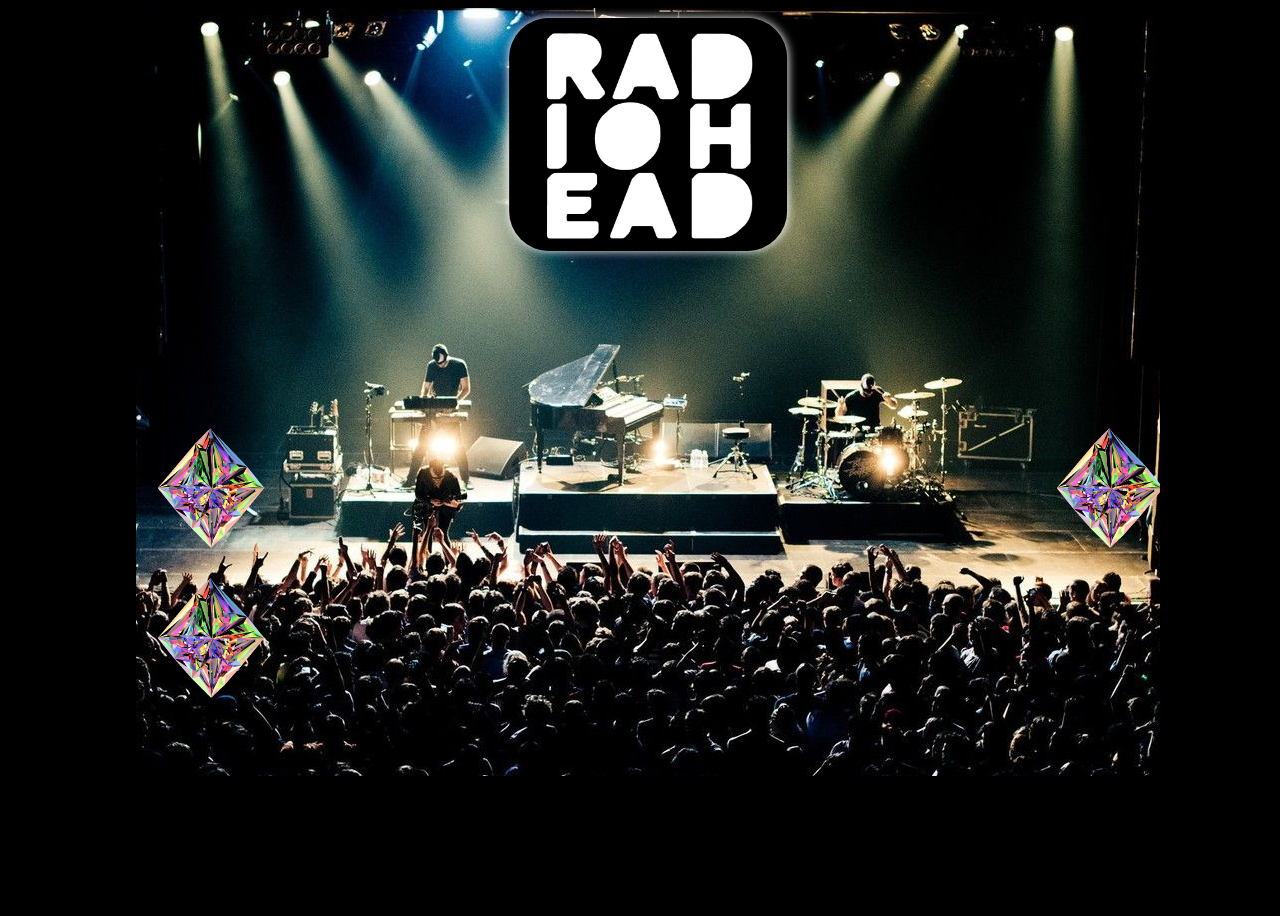
==== main.html @ 2b9ebcdf "First upload" ====
<!DOCTYPE html>
<html lang="en">
<head>
    <meta charset="UTF-8">
    <meta http-equiv="X-UA-Compatible" content="IE=edge">
    <meta name="viewport" content="width=device-width, initial-scale=1.0">
    <title>Main</title>
    <link rel="stylesheet" href="css/main.css">
</head>
<body>
    <div class="main-content-div">
        <div id="img-wrapper">
            <img src="images/radiohead-logo-black.jpg" alt="Radiohead logoen">
        </div>
        <input type="checkbox" id="backstage-div">
        <label for="backstage-div" id="backstage-div"><img class="hidden-button-gif" src="images/hidden-button-gif.gif" alt=""></label>
        <div id="hidden-backstage" class="hidden-element">      
            <div id="backstage-content">
                <h1 id="about-members">Om medlemmene</h1>

                <h2>Vokalist</h2>
                <h3>Thom Yorke</h3> <br>
                
                <h2>Gitar<h2>
                <h3>Jonny Greenwood</h3>
                <h3>Ed O'Brien</h3> <br>

                <h2>Bass og trommer</h2>
                <h3>Collin Greenwood</h3>
                <h3>Phil Selway</h3> <br>
            </div> 
        </div>
        
        <input type="checkbox" id="scene-div">
        <label for="scene-div" id="scene-div"><img class="hidden-button-gif" src="images/hidden-button-gif.gif" alt=""></label>
        <div id="hidden-scene" class="hidden-element">
            <iframe width="800" height="600" src="https://www.youtube.com/embed/NXy5xdwJaIY" title="YouTube video player" frameborder="0" allow="accelerometer; autoplay; clipboard-write; encrypted-media; gyroscope; picture-in-picture"></iframe>
        </div>

        <input type="checkbox" id="crowd-div">
        <label for="crowd-div" id="crowd-div"><img class="hidden-button-gif" src="images/hidden-button-gif.gif" alt=""></label>
        <div id="hidden-crowd" class="hidden-element">
            <div id="crowd-content">
                <ul>Noen av Radiohead sine mest populære album</ul> 
                <li>The Bends, Utgitt: 1995 <br><iframe src="https://open.spotify.com/embed/album/35UJLpClj5EDrhpNIi4DFg" width="100%" height="80" frameBorder="0" allowtransparency="true" allow="encrypted-media"></iframe></li>    
                <li>OK Computer, Utgitt: 1997 <br><iframe src="https://open.spotify.com/embed/album/6dVIqQ8qmQ5GBnJ9shOYGE" width="100%" height="80" frameBorder="0" allowtransparency="true" allow="encrypted-media"></iframe></li>
                <li>Kid A, Utgitt: 2000 <br><iframe src="https://open.spotify.com/embed/album/6GjwtEZcfenmOf6l18N7T7" width="100%" height="80" frameBorder="0" allowtransparency="true" allow="encrypted-media"></iframe></li>
                <li>In Rainbows, Utgitt: 2007 <br><iframe src="https://open.spotify.com/embed/album/5vkqYmiPBYLaalcmjujWxK" width="100%" height="80" frameBorder="0" allowtransparency="true" allow="encrypted-media"></iframe> </li>
                
            </div>
        </div>
    </div>

    <div id="timeline">

    </div>
    <!--
        [x]Fikse om oss bilde skit i index, bruke div med tekst i stedet for bilde. text hørestilt. Fikse css.
        

        To do:
        Timeline
            -5 px linje i midten, med noe style (shadows are are cool u kno)
                - Prøve å style horisontale linjer ut med css?
                    -w3schools timeline
        Info for backstage og crowd,
        Spotify API
            -iframes, le google
        Fikse hover, finnes det noe bedre?


    -->
</body>
</html>
---- css/main.css ----
@import url('https://fonts.googleapis.com/css2?family=Libre+Franklin&display=swap');

body {
    display:flex;
    justify-content: center;
    position: relative;
    background-color: rgb(0, 0, 0);
    width: 100vw;
    height: 100vh;

    background-repeat: no-repeat;
}

.main-content-div {
    display:flex;
    flex-direction: row;
    width: 1024px;
    height: 768px;
    position: relative;
    justify-content: center;
    background-image: url(/images/main-bg.jpg);
    background-repeat: no-repeat;
    background-position: center;
    border-radius: 20px;
    overflow: hidden;

}
#img-wrapper {
    padding-top: 10px;
    left: 50%;
    top: 0;
}

#img-wrapper > img {
    display: flex;
    border-radius: 40px;
    transform: translateX(-50%);
    width: 60%;
    box-shadow: 0 0 10px white;
}

.main-content-div >*{
    position: absolute;
}

.hidden-element {
    display: none;
}

#backstage-div {
right: 40px;
top: 410px;
width: 80px;
height: 140px;
}

#backstage-div:checked+label+#hidden-backstage {
    display: flex;
    z-index: 3;
    animation-name: backstage-animation;
    animation-duration: 1s;
    animation-iteration-count: 1;
    animation-fill-mode: forwards;
}

#backstage-content+ul{
    display: block;
    list-style-type: none;
    margin: 5px;
    padding: 5px;
}

#scene-div {
    left: 5px;
    width: 80px;
    height: 140px;
    top: 410px;
}

.hidden-button-gif {
    width: 140px;
}

#scene-div:checked+label+#hidden-scene {
    display: flex;
    z-index: 3;
    animation-name: scene-animation;
    animation-duration: 1s;
    animation-iteration-count: 1;
    animation-fill-mode: forwards;
}

#crowd-div {

    top: 560px;
    width: 80px;
    height: 140px;
    left: 5px;
}

#crowd-div:checked+label+#hidden-crowd {
    display: flex;
    z-index: 3;
    animation-name: crowd-animation;
    animation-duration: 1s;
    animation-iteration-count: 1;
    animation-fill-mode: forwards;
}

.hidden-element {
    position: absolute;
    left:50%;
    top:50%;
    transform: translateX(-50%)translateY(-50%);
    width: 800px;
    height: 600px;
    background-color: #626262ef;
    box-shadow: black 0 0 10px;
    border-radius: 20px;
    border: solid black 1px;
}

iframe {
    border-radius: 20px;
}
input {
    display: none;
}

@keyframes scene-animation {
    from{
        top: -600px;
    }
    to {
        left:50%;
        top:50%;
        transform: translateX(-50%)translateY(-50%);
    }
}

@keyframes backstage-animation {
    from{
        left: 1824px;
    }
    to {
        left:50%;
        top:50%;
        transform: translateX(-50%)translateY(-50%);
    }
}

@keyframes crowd-animation {
    from{
        left: -800px;
    }
    to {
        left:50%;
        top:50%;
        transform: translateX(-50%)translateY(-50%);
    }
}

#crowd-content {
    margin: 0 25px;
    color: white;
    font-family: 'Libre Franklin', sans-serif, 'Franklin Gothic Medium';
}

#crowd-content ul {
    font-size: 30px;
}

#crowd-content li {
    padding-bottom: 20px;
}

#hidden-crowd {
    justify-content: center;
}
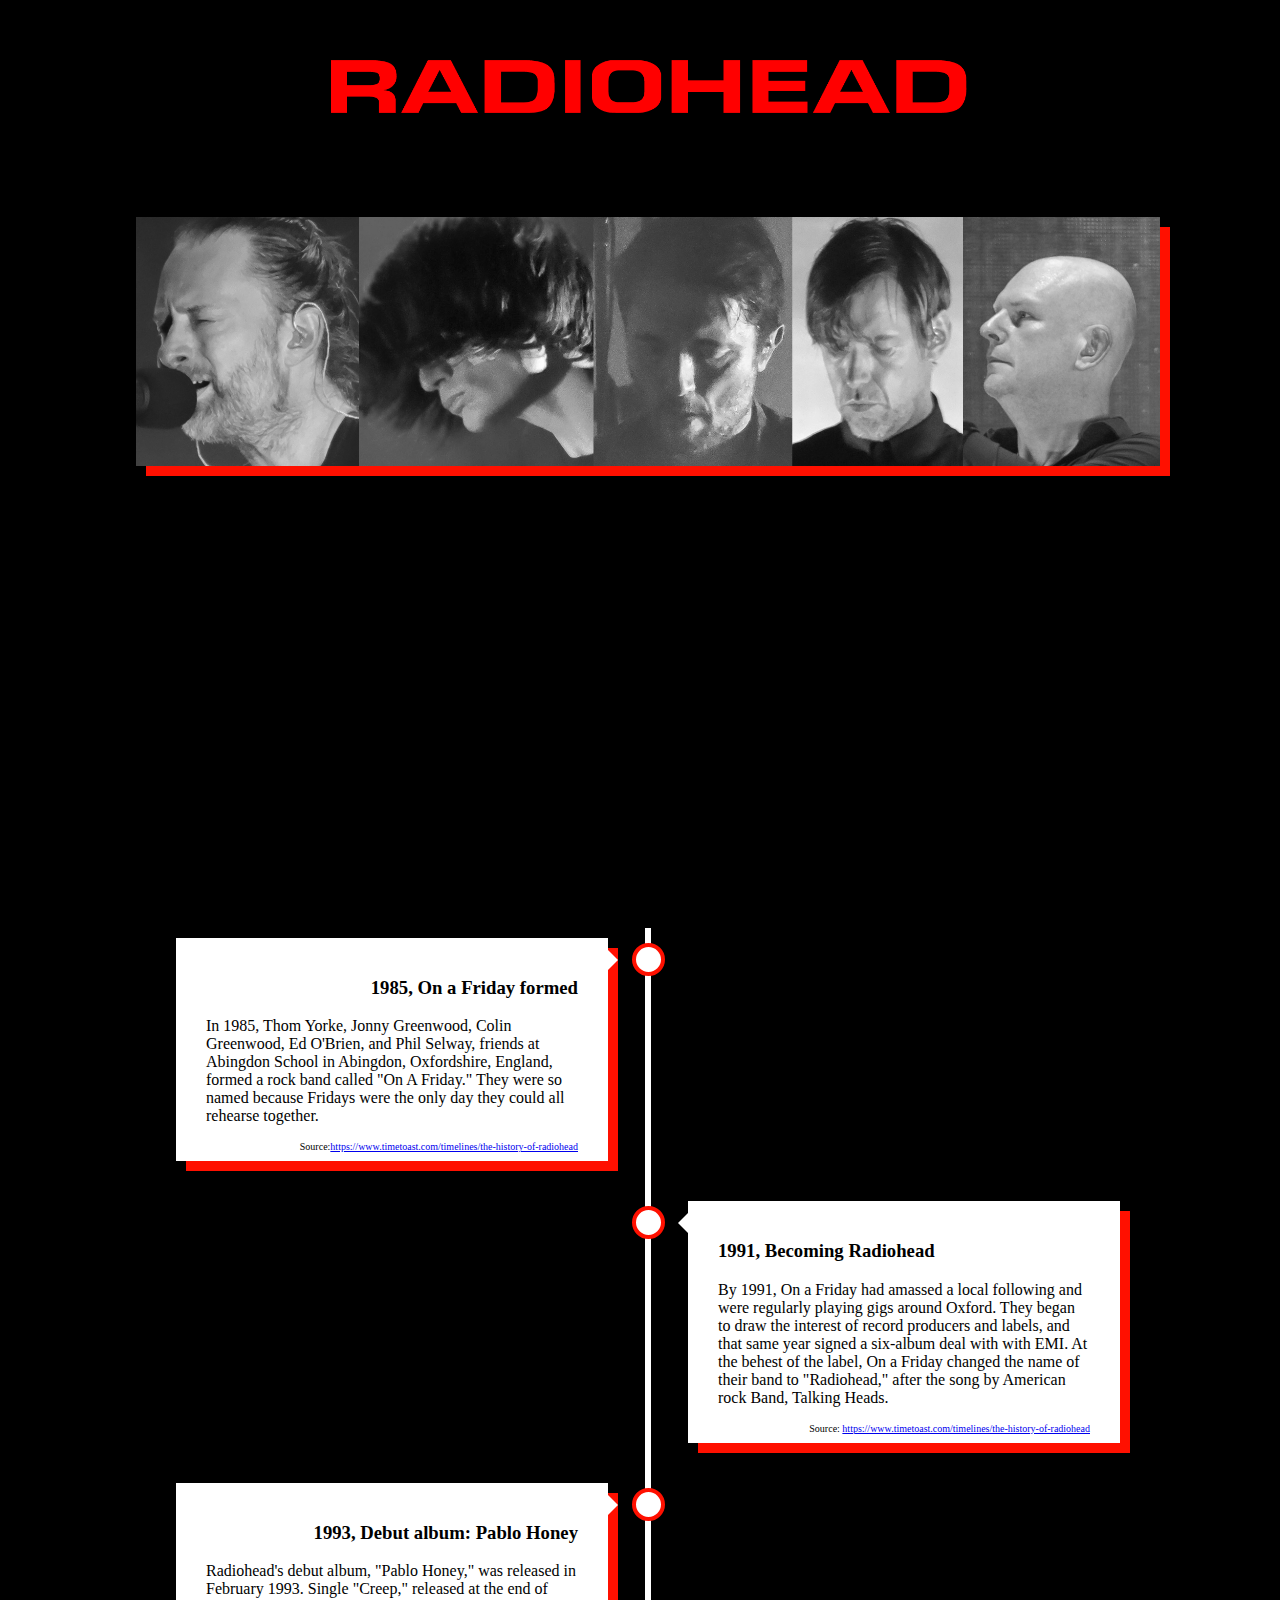
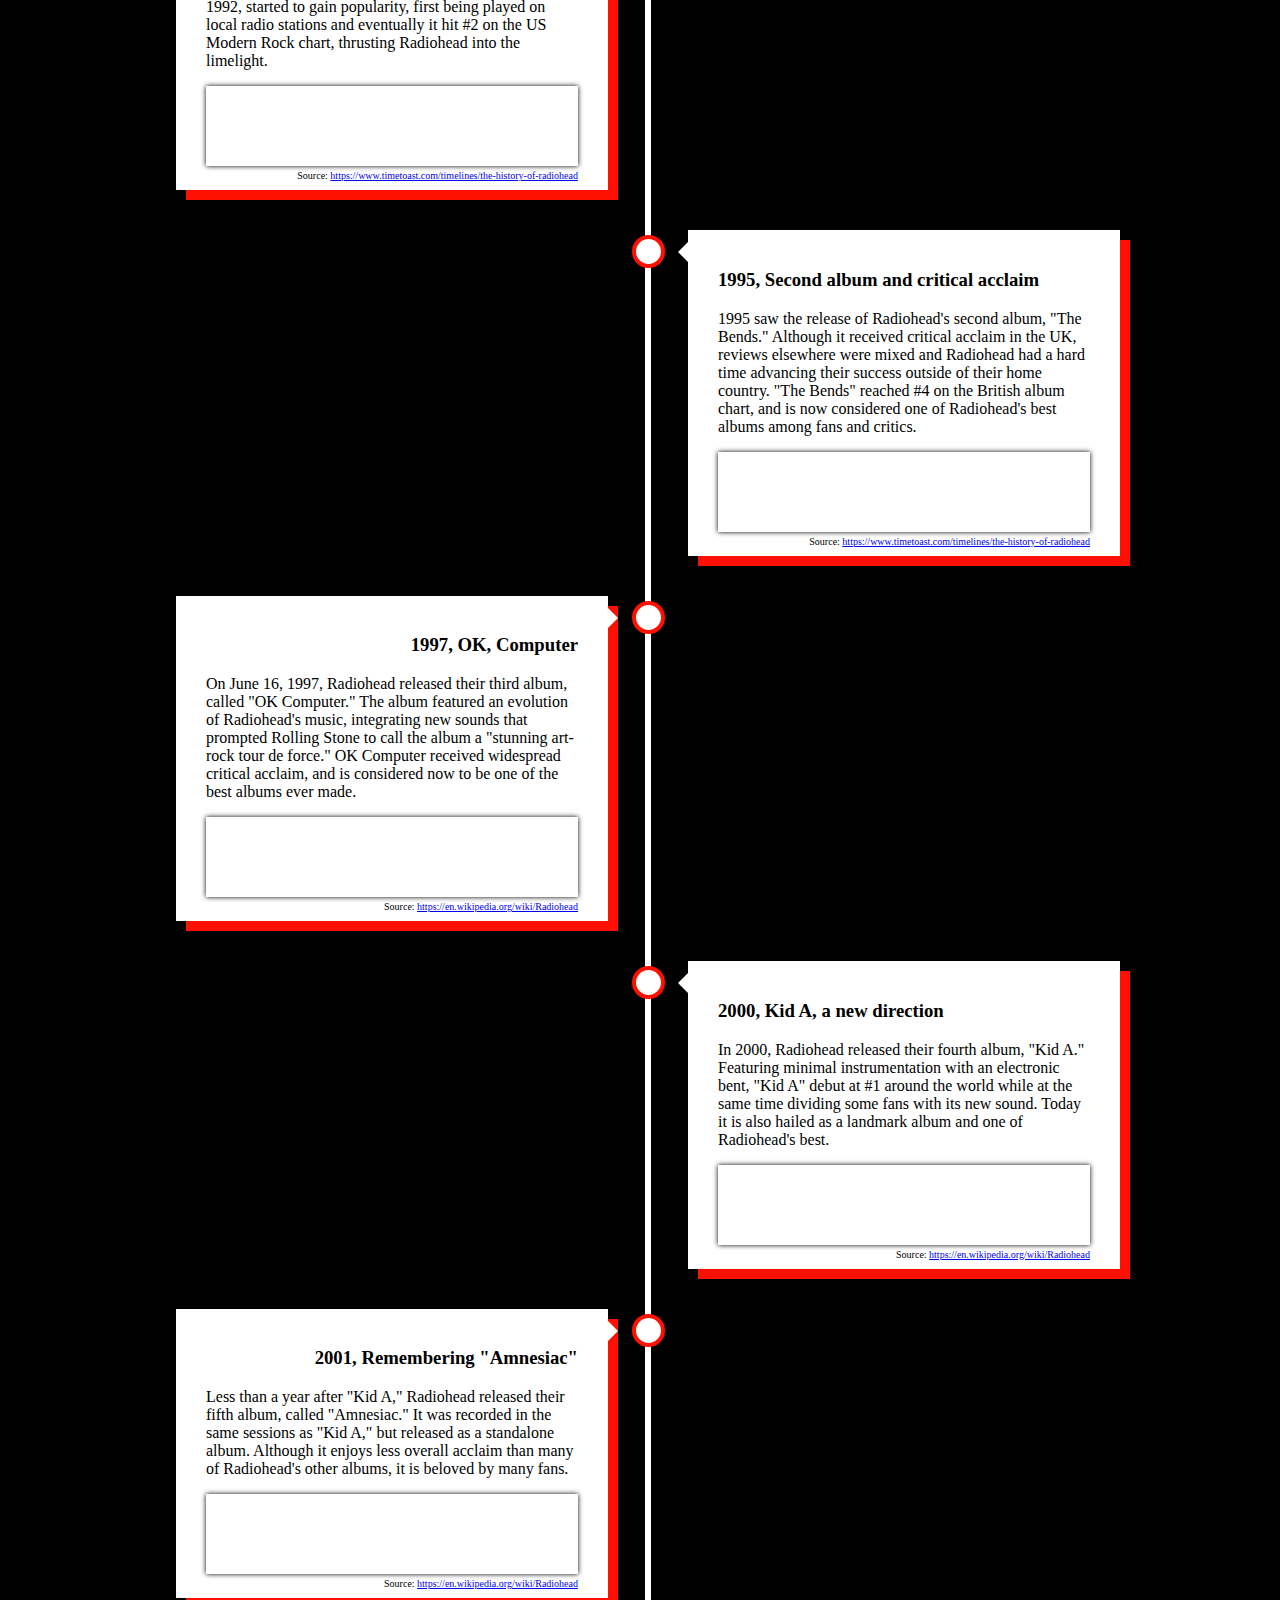
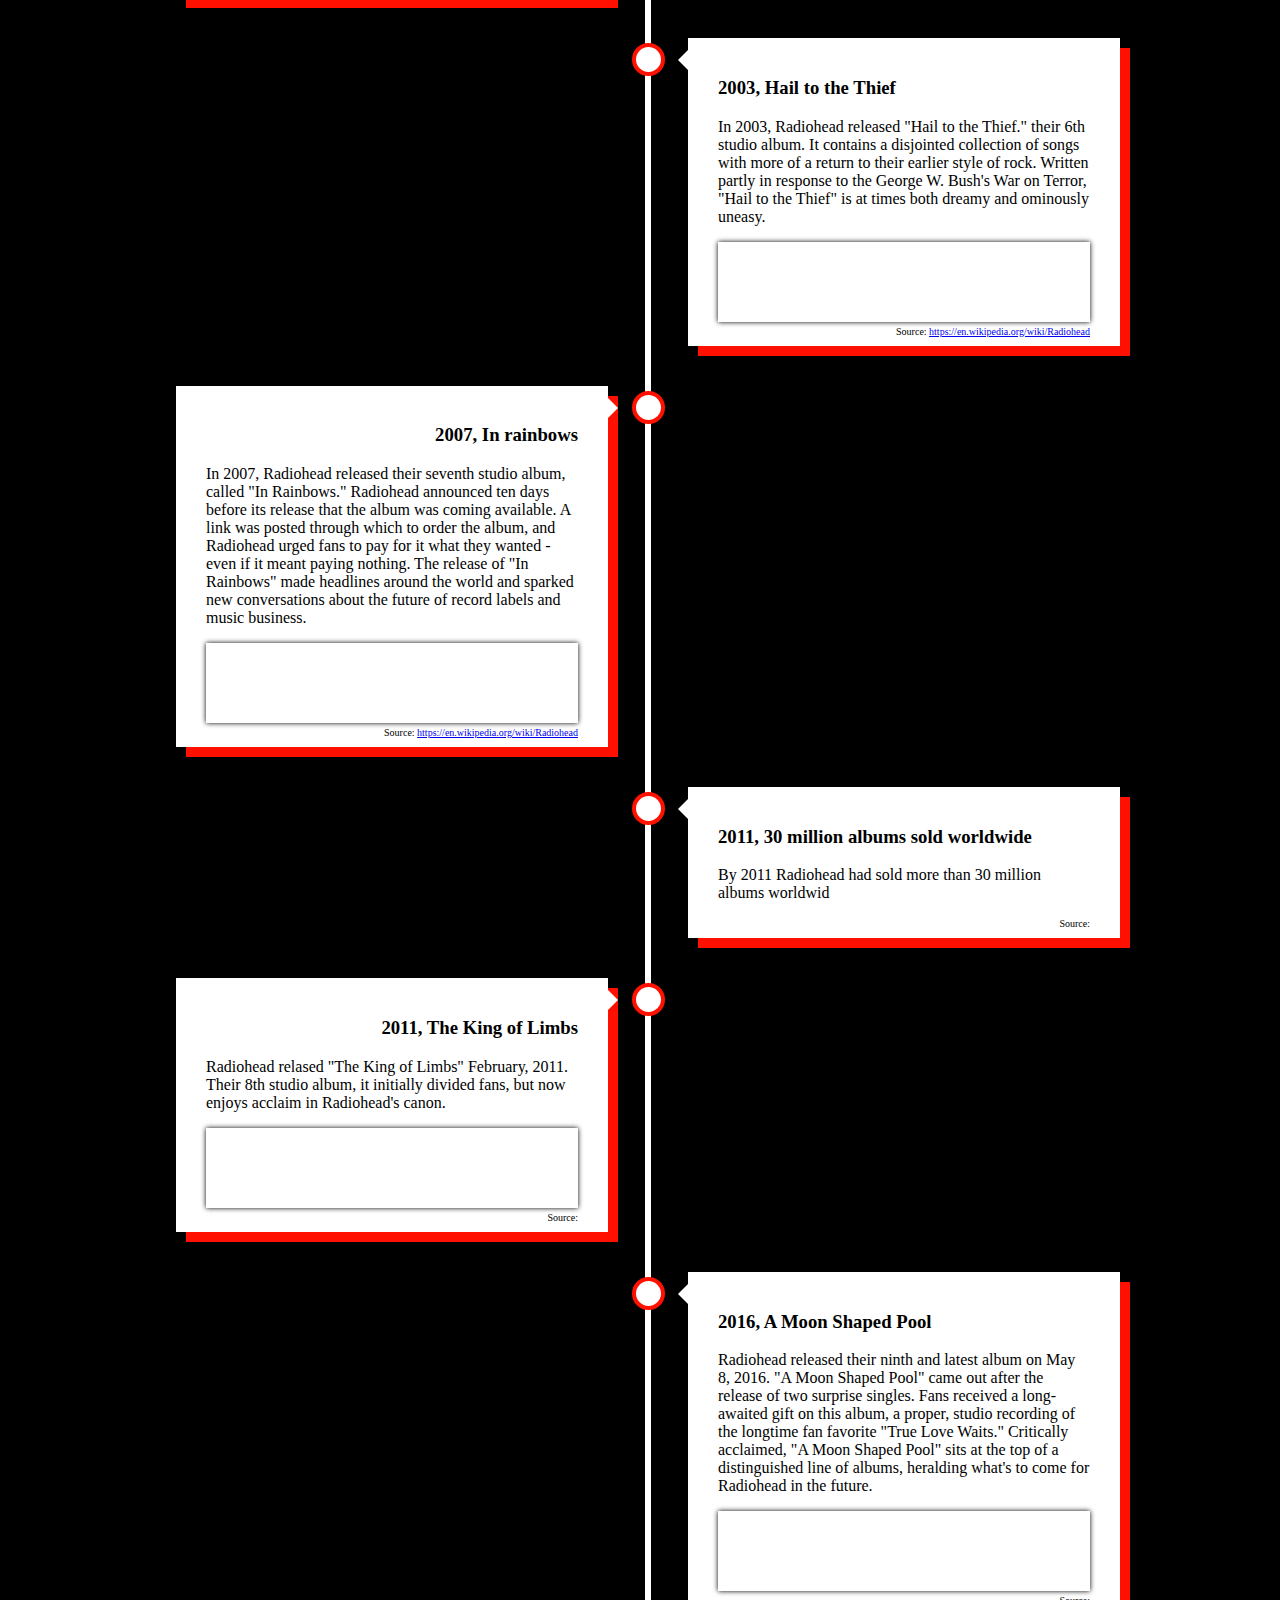
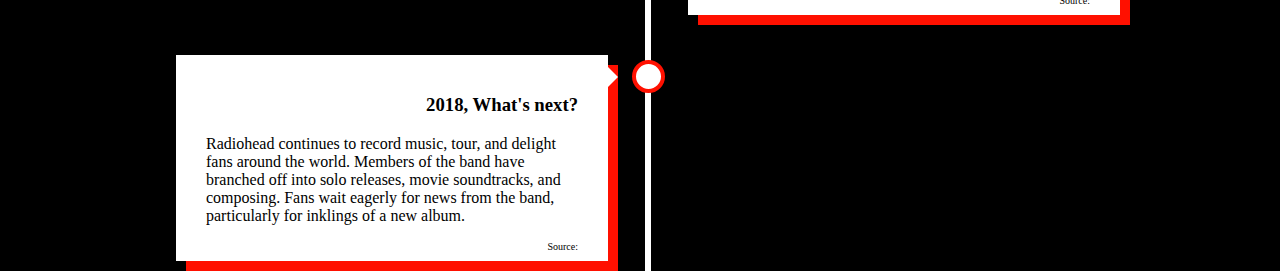
==== commit fbf2dc6b: "goodstuff" ====
--- a/main.html
+++ b/main.html
@@ -9,14 +9,18 @@
 </head>
 <body>
     <div class="main-content-div">
-        <div id="img-wrapper">
-            <img src="images/radiohead-logo-black.jpg" alt="Radiohead logoen">
+        
+        <input type="checkbox" id="live-div">
+        <label for="live-div" id="live-div"><img src="images/radiohead-logo.png" alt=""></label>
+        <div id="hidden-live" class="hidden-element">
+            <iframe width="800" height="600" src="https://www.youtube.com/embed/DWuAn6C8Mfc" title="YouTube video player" frameborder="0" allow="accelerometer; autoplay; clipboard-write; encrypted-media; gyroscope; picture-in-picture" allowfullscreen></iframe>
         </div>
+
         <input type="checkbox" id="backstage-div">
-        <label for="backstage-div" id="backstage-div"><img class="hidden-button-gif" src="images/hidden-button-gif.gif" alt=""></label>
+        <label for="backstage-div" id="backstage-div"><img src="images/radioheader.jpg" alt="Radiohead header image"></label>
         <div id="hidden-backstage" class="hidden-element">      
             <div id="backstage-content">
-                <h1 id="about-members">Om medlemmene</h1>
+                <h1>Om medlemmene</h1>
 
                 <h2>Vokalist</h2>
                 <h3>Thom Yorke</h3> <br>
@@ -30,33 +34,116 @@
                 <h3>Phil Selway</h3> <br>
             </div> 
         </div>
+
         
-        <input type="checkbox" id="scene-div">
-        <label for="scene-div" id="scene-div"><img class="hidden-button-gif" src="images/hidden-button-gif.gif" alt=""></label>
-        <div id="hidden-scene" class="hidden-element">
-            <iframe width="800" height="600" src="https://www.youtube.com/embed/NXy5xdwJaIY" title="YouTube video player" frameborder="0" allow="accelerometer; autoplay; clipboard-write; encrypted-media; gyroscope; picture-in-picture"></iframe>
+    </div>
+    
+    <div class="timeline-div">
+        <div class="container left-side">
+            <div class="timeline-content">
+                <h3>1985, On a Friday formed</h3>
+                <p>In 1985, Thom Yorke, Jonny Greenwood, Colin Greenwood, Ed O'Brien, and Phil Selway, friends at Abingdon School in Abingdon, Oxfordshire, England, formed a rock band called "On A Friday." They were so named because Fridays were the only day they could all rehearse together.</p>
+                <author class="source">Source:<a href="https://www.timetoast.com/timelines/the-history-of-radiohead">https://www.timetoast.com/timelines/the-history-of-radiohead</a></author>
+            </div>
+        </div>
+        <div class="container right-side">
+            <div class="timeline-content">
+                <h3>1991, Becoming Radiohead</h3>
+                <p>By 1991, On a Friday had amassed a local following and were regularly playing gigs around Oxford. They began to draw the interest of record producers and labels, and that same year signed a six-album deal with with EMI. At the behest of the label, On a Friday changed the name of their band to "Radiohead," after the song by American rock Band, Talking Heads.</p>
+                <author class="source">Source: <a href="https://www.timetoast.com/timelines/the-history-of-radiohead">https://www.timetoast.com/timelines/the-history-of-radiohead</a></author>
+            </div>
+        </div>
+        <div class="container left-side">
+            <div class="timeline-content">
+                <h3>1993, Debut album: Pablo Honey</h3>
+                <p>Radiohead's debut album, "Pablo Honey," was released in February 1993. Single "Creep," released at the end of 1992, started to gain popularity, first being played on local radio stations and eventually it hit #2 on the US Modern Rock chart, thrusting Radiohead into the limelight.</p>
+                <iframe src="https://open.spotify.com/embed/album/3gBVdu4a1MMJVMy6vwPEb8" width="100%" height="80" frameBorder="0" allowtransparency="true" allow="encrypted-media"></iframe>
+                <author class="source">Source: <a href="https://www.timetoast.com/timelines/the-history-of-radiohead">https://www.timetoast.com/timelines/the-history-of-radiohead</a></author>
+            </div>
+        </div>
+        <div class="container right-side">
+            <div class="timeline-content">
+                <h3>1995, Second album and critical acclaim</h3>
+                <p>1995 saw the release of Radiohead's second album, "The Bends." Although it received critical acclaim in the UK, reviews elsewhere were mixed and Radiohead had a hard time advancing their success outside of their home country. "The Bends" reached #4 on the British album chart, and is now considered one of Radiohead's best albums among fans and critics.</p>
+                <iframe src="https://open.spotify.com/embed/album/35UJLpClj5EDrhpNIi4DFg" width="100%" height="80" frameBorder="0" allowtransparency="true" allow="encrypted-media"></iframe>
+                <author class="source">Source: <a href="https://www.timetoast.com/timelines/the-history-of-radiohead">https://www.timetoast.com/timelines/the-history-of-radiohead</a></author>
+            </div>
+        </div>
+        <div class="container left-side">
+            <div class="timeline-content">
+                <h3>1997, OK, Computer</h3>
+                <p>On June 16, 1997, Radiohead released their third album, called "OK Computer." The album featured an evolution of Radiohead's music, integrating new sounds that prompted Rolling Stone to call the album a "stunning art-rock tour de force." OK Computer received widespread critical acclaim, and is considered now to be one of the best albums ever made.</p>
+                <iframe src="https://open.spotify.com/embed/album/6dVIqQ8qmQ5GBnJ9shOYGE" width="100%" height="80" frameBorder="0" allowtransparency="true" allow="encrypted-media"></iframe>
+                <author class="source">Source: <a href="https://en.wikipedia.org/wiki/Radiohead">https://en.wikipedia.org/wiki/Radiohead</a></author>
+            </div>
+        </div>
+        <div class="container right-side">
+            <div class="timeline-content">
+                <h3>2000, Kid A, a new direction</h3>
+                <p>In 2000, Radiohead released their fourth album, "Kid A." Featuring minimal instrumentation with an electronic bent, "Kid A" debut at #1 around the world while at the same time dividing some fans with its new sound. Today it is also hailed as a landmark album and one of Radiohead's best.</p>
+                <iframe src="https://open.spotify.com/embed/album/6GjwtEZcfenmOf6l18N7T7" width="100%" height="80" frameBorder="0" allowtransparency="true" allow="encrypted-media"></iframe>
+                <author class="source">Source: <a href="https://en.wikipedia.org/wiki/Radiohead">https://en.wikipedia.org/wiki/Radiohead</a></author>
+            </div>
+        </div>
+        <div class="container left-side">
+            <div class="timeline-content">
+                <h3>2001, Remembering "Amnesiac"</h3>
+                <p>Less than a year after "Kid A," Radiohead released their fifth album, called "Amnesiac." It was recorded in the same sessions as "Kid A," but released as a standalone album. Although it enjoys less overall acclaim than many of Radiohead's other albums, it is beloved by many fans.</p>
+                <iframe src="https://open.spotify.com/embed/album/1HrMmB5useeZ0F5lHrMvl0" width="100%" height="80" frameBorder="0" allowtransparency="true" allow="encrypted-media"></iframe>
+                <author class="source">Source: <a href="https://en.wikipedia.org/wiki/Radiohead">https://en.wikipedia.org/wiki/Radiohead</a></author>
+            </div>
+        </div>
+        <div class="container right-side">
+            <div class="timeline-content">
+                <h3>2003, Hail to the Thief</h3>
+                <p>In 2003, Radiohead released "Hail to the Thief." their 6th studio album. It contains a disjointed collection of songs with more of a return to their earlier style of rock. Written partly in response to the George W. Bush's War on Terror, "Hail to the Thief" is at times both dreamy and ominously uneasy.</p>
+                <iframe src="https://open.spotify.com/embed/album/5mzoI3VH0ZWk1pLFR6RoYy" width="100%" height="80" frameBorder="0" allowtransparency="true" allow="encrypted-media"></iframe>
+                <author class="source">Source: <a href="https://en.wikipedia.org/wiki/Radiohead">https://en.wikipedia.org/wiki/Radiohead</a></author>
+               
+            </div>
+        </div>
+        <div class="container left-side">
+            <div class="timeline-content">
+                <h3>2007, In rainbows</h3>
+                <p>In 2007, Radiohead released their seventh studio album, called "In Rainbows." Radiohead announced ten days before its release that the album was coming available. A link was posted through which to order the album, and Radiohead urged fans to pay for it what they wanted - even if it meant paying nothing. The release of "In Rainbows" made headlines around the world and sparked new conversations about the future of record labels and music business.</p>
+                <iframe src="https://open.spotify.com/embed/album/5vkqYmiPBYLaalcmjujWxK" width="100%" height="80" frameBorder="0" allowtransparency="true" allow="encrypted-media"></iframe>
+                <author class="source">Source: <a href="https://en.wikipedia.org/wiki/Radiohead">https://en.wikipedia.org/wiki/Radiohead</a></author>
+            </div>
+        </div>
+        <div class="container right-side">
+            <div class="timeline-content">
+                <h3>2011, 30 million albums sold worldwide</h3>
+                <p>By 2011 Radiohead had sold more than 30 million albums worldwid</p>
+                <author class="source">Source: <a href=""></a></author>
+            </div>
+        </div>
+        <div class="container left-side">
+            <div class="timeline-content">
+                <h3>2011, The King of Limbs</h3>
+                <p>Radiohead relased "The King of Limbs" February, 2011. Their 8th studio album, it initially divided fans, but now enjoys acclaim in Radiohead's canon.</p>
+                <iframe src="https://open.spotify.com/embed/album/3P17levwUPzmFfLYdAK3A7" width="100%" height="80" frameBorder="0" allowtransparency="true" allow="encrypted-media"></iframe>
+                <author class="source">Source: <a href=""></a></author>
+            </div>
+        </div>
+        <div class="container right-side">
+            <div class="timeline-content">
+                <h3>2016, A Moon Shaped Pool</h3>
+                <p>Radiohead released their ninth and latest album on May 8, 2016. "A Moon Shaped Pool" came out after the release of two surprise singles. Fans received a long-awaited gift on this album, a proper, studio recording of the longtime fan favorite "True Love Waits." Critically acclaimed, "A Moon Shaped Pool" sits at the top of a distinguished line of albums, heralding what's to come for Radiohead in the future.</p>
+                <iframe src="https://open.spotify.com/embed/album/2ix8vWvvSp2Yo7rKMiWpkg" width="100%" height="80" frameBorder="0" allowtransparency="true" allow="encrypted-media"></iframe>
+                <author class="source">Source: <a href=""></a></author>
+            </div>
+        </div>
+     
+        <div class="container left-side">
+            <div class="timeline-content">
+                <h3>2018, What's next?</h3>
+                <p>Radiohead continues to record music, tour, and delight fans around the world. Members of the band have branched off into solo releases, movie soundtracks, and composing. Fans wait eagerly for news from the band, particularly for inklings of a new album.</p>
+                <author class="source">Source: <a href=""></a></author>
+            </div>
         </div>
 
-        <input type="checkbox" id="crowd-div">
-        <label for="crowd-div" id="crowd-div"><img class="hidden-button-gif" src="images/hidden-button-gif.gif" alt=""></label>
-        <div id="hidden-crowd" class="hidden-element">
-            <div id="crowd-content">
-                <ul>Noen av Radiohead sine mest populære album</ul> 
-                <li>The Bends, Utgitt: 1995 <br><iframe src="https://open.spotify.com/embed/album/35UJLpClj5EDrhpNIi4DFg" width="100%" height="80" frameBorder="0" allowtransparency="true" allow="encrypted-media"></iframe></li>    
-                <li>OK Computer, Utgitt: 1997 <br><iframe src="https://open.spotify.com/embed/album/6dVIqQ8qmQ5GBnJ9shOYGE" width="100%" height="80" frameBorder="0" allowtransparency="true" allow="encrypted-media"></iframe></li>
-                <li>Kid A, Utgitt: 2000 <br><iframe src="https://open.spotify.com/embed/album/6GjwtEZcfenmOf6l18N7T7" width="100%" height="80" frameBorder="0" allowtransparency="true" allow="encrypted-media"></iframe></li>
-                <li>In Rainbows, Utgitt: 2007 <br><iframe src="https://open.spotify.com/embed/album/5vkqYmiPBYLaalcmjujWxK" width="100%" height="80" frameBorder="0" allowtransparency="true" allow="encrypted-media"></iframe> </li>
-                
-            </div>
-        </div>
-    </div>
-
-    <div id="timeline">
-
-    </div>
+    
     <!--
-        [x]Fikse om oss bilde skit i index, bruke div med tekst i stedet for bilde. text hørestilt. Fikse css.
-        
 
         To do:
         Timeline
--- a/css/main.css
+++ b/css/main.css
@@ -1,42 +1,32 @@
 @import url('https://fonts.googleapis.com/css2?family=Libre+Franklin&display=swap');
 
 body {
-    display:flex;
-    justify-content: center;
     position: relative;
     background-color: rgb(0, 0, 0);
     width: 100vw;
     height: 100vh;
-
-    background-repeat: no-repeat;
+    overflow-x: hidden;
 }
 
 .main-content-div {
-    display:flex;
     flex-direction: row;
-    width: 1024px;
-    height: 768px;
-    position: relative;
-    justify-content: center;
-    background-image: url(/images/main-bg.jpg);
-    background-repeat: no-repeat;
-    background-position: center;
+    width: 100vw;
+    height: 100vh;
+    position: relative;
     border-radius: 20px;
     overflow: hidden;
-
-}
-#img-wrapper {
-    padding-top: 10px;
-    left: 50%;
-    top: 0;
-}
-
-#img-wrapper > img {
+}
+
+
+#header-image {
+    padding-top: 200px; 
+    left: 50%;    
+}
+
+#header-image > img{
     display: flex;
-    border-radius: 40px;
     transform: translateX(-50%);
-    width: 60%;
-    box-shadow: 0 0 10px white;
+    width: 80vw;
 }
 
 .main-content-div >*{
@@ -48,10 +38,17 @@
 }
 
 #backstage-div {
-right: 40px;
-top: 410px;
-width: 80px;
-height: 140px;
+    padding-top: 200px; 
+    left: 50%;   
+    top: 5%; 
+    position: relative;
+    justify-content: center;
+}
+
+#backstage-div > img {
+    width: 80vw;
+    transform: translateX(-50%);
+    box-shadow: #FF1000 10px 10px 0px;
 }
 
 #backstage-div:checked+label+#hidden-backstage {
@@ -63,45 +60,31 @@
     animation-fill-mode: forwards;
 }
 
-#backstage-content+ul{
+#backstage-content{
     display: block;
     list-style-type: none;
-    margin: 5px;
+    margin-left: 20px;
     padding: 5px;
-}
-
-#scene-div {
-    left: 5px;
-    width: 80px;
-    height: 140px;
-    top: 410px;
-}
-
-.hidden-button-gif {
-    width: 140px;
-}
-
-#scene-div:checked+label+#hidden-scene {
+    color: white;
+}
+
+
+#live-div {
+    padding-top: 200px; 
+    left: 50%;    
+    position: relative;
+    justify-content: center;
+}
+
+#live-div >img {
+    width: 50vw;
+    transform: translateX(-50%);
+}
+
+#live-div:checked+label+#hidden-live {
     display: flex;
     z-index: 3;
-    animation-name: scene-animation;
-    animation-duration: 1s;
-    animation-iteration-count: 1;
-    animation-fill-mode: forwards;
-}
-
-#crowd-div {
-
-    top: 560px;
-    width: 80px;
-    height: 140px;
-    left: 5px;
-}
-
-#crowd-div:checked+label+#hidden-crowd {
-    display: flex;
-    z-index: 3;
-    animation-name: crowd-animation;
+    animation-name: live-animation;
     animation-duration: 1s;
     animation-iteration-count: 1;
     animation-fill-mode: forwards;
@@ -121,13 +104,14 @@
 }
 
 iframe {
-    border-radius: 20px;
-}
+    box-shadow: black 0px 0px 5px;
+}
+
 input {
     display: none;
 }
 
-@keyframes scene-animation {
+@keyframes live-animation {
     from{
         top: -600px;
     }
@@ -149,31 +133,113 @@
     }
 }
 
-@keyframes crowd-animation {
-    from{
-        left: -800px;
-    }
-    to {
-        left:50%;
-        top:50%;
-        transform: translateX(-50%)translateY(-50%);
-    }
-}
-
-#crowd-content {
-    margin: 0 25px;
-    color: white;
-    font-family: 'Libre Franklin', sans-serif, 'Franklin Gothic Medium';
-}
-
-#crowd-content ul {
-    font-size: 30px;
-}
-
-#crowd-content li {
-    padding-bottom: 20px;
-}
-
-#hidden-crowd {
-    justify-content: center;
+/*
+    CSS-kode for timeline
+*/
+
+.timeline-div >* {
+    box-sizing: border-box;
+}
+
+.timeline-div {
+    position: relative;
+    max-width: 80vw;
+    min-width: 1024px;
+    margin: 0 auto;
+    
+}
+
+.timeline-div::after {
+    content: '';
+    position: absolute;
+    width: 6px;
+    background-color: white;
+    top: 0;
+    bottom: 0;
+    left: 50%;
+    margin-left: -3px;
+}
+
+.container {
+    padding: 10px 40px;
+    position: relative;
+    background-color: white;
+    width: 50%;
+    margin: 20px 0 20px 0;
+    
+}
+
+.container::after {
+    content: '';
+    position: absolute;
+    width: 25px;
+    height: 25px;
+    right: -17px;
+    background-color: white;
+    border: 4px solid #FF1000;
+    top: 15px;
+    border-radius: 50%;
+    z-index: 1;
+}
+
+.left-side {
+    left: 0;
+    background-color: transparent;
+}
+
+.left-side > .timeline-content > h3 {
+    text-align: right ;
+}
+
+.source {
+    font-size: 10px;
+    font-size: italic;
+    float: right;
+}
+
+.right-side {
+    left: 50%;
+    background-color: transparent;
+}
+
+.right-side > .timeline-content > h3 {
+    text-align: left;
+}
+
+.left-side::before {
+    content: "";
+    height: 0;
+    position: absolute;
+    top: 22px;
+    width: 0;
+    z-index: 1;
+    right: 30px;
+    border: medium solid white;
+    border-width: 10px 0 10px 10px;
+    border-color: transparent transparent transparent white;
+}
+
+.right-side::before {
+    content:"";
+    height: 0;
+    position: absolute;
+    top: 22px;
+    width: 0;
+    z-index: 1;
+    left: 30px;
+    border: medium solid white;
+    border-width: 10px 10px 10px 0;
+    border-color: transparent white transparent transparent;
+}
+
+
+.right-side::after {
+    left: -16px;
+}
+
+.timeline-content {
+    padding: 20px 30px;
+    background-color: white;
+    position: relative;
+    box-shadow: #FF1000 10px 10px 0px;
 }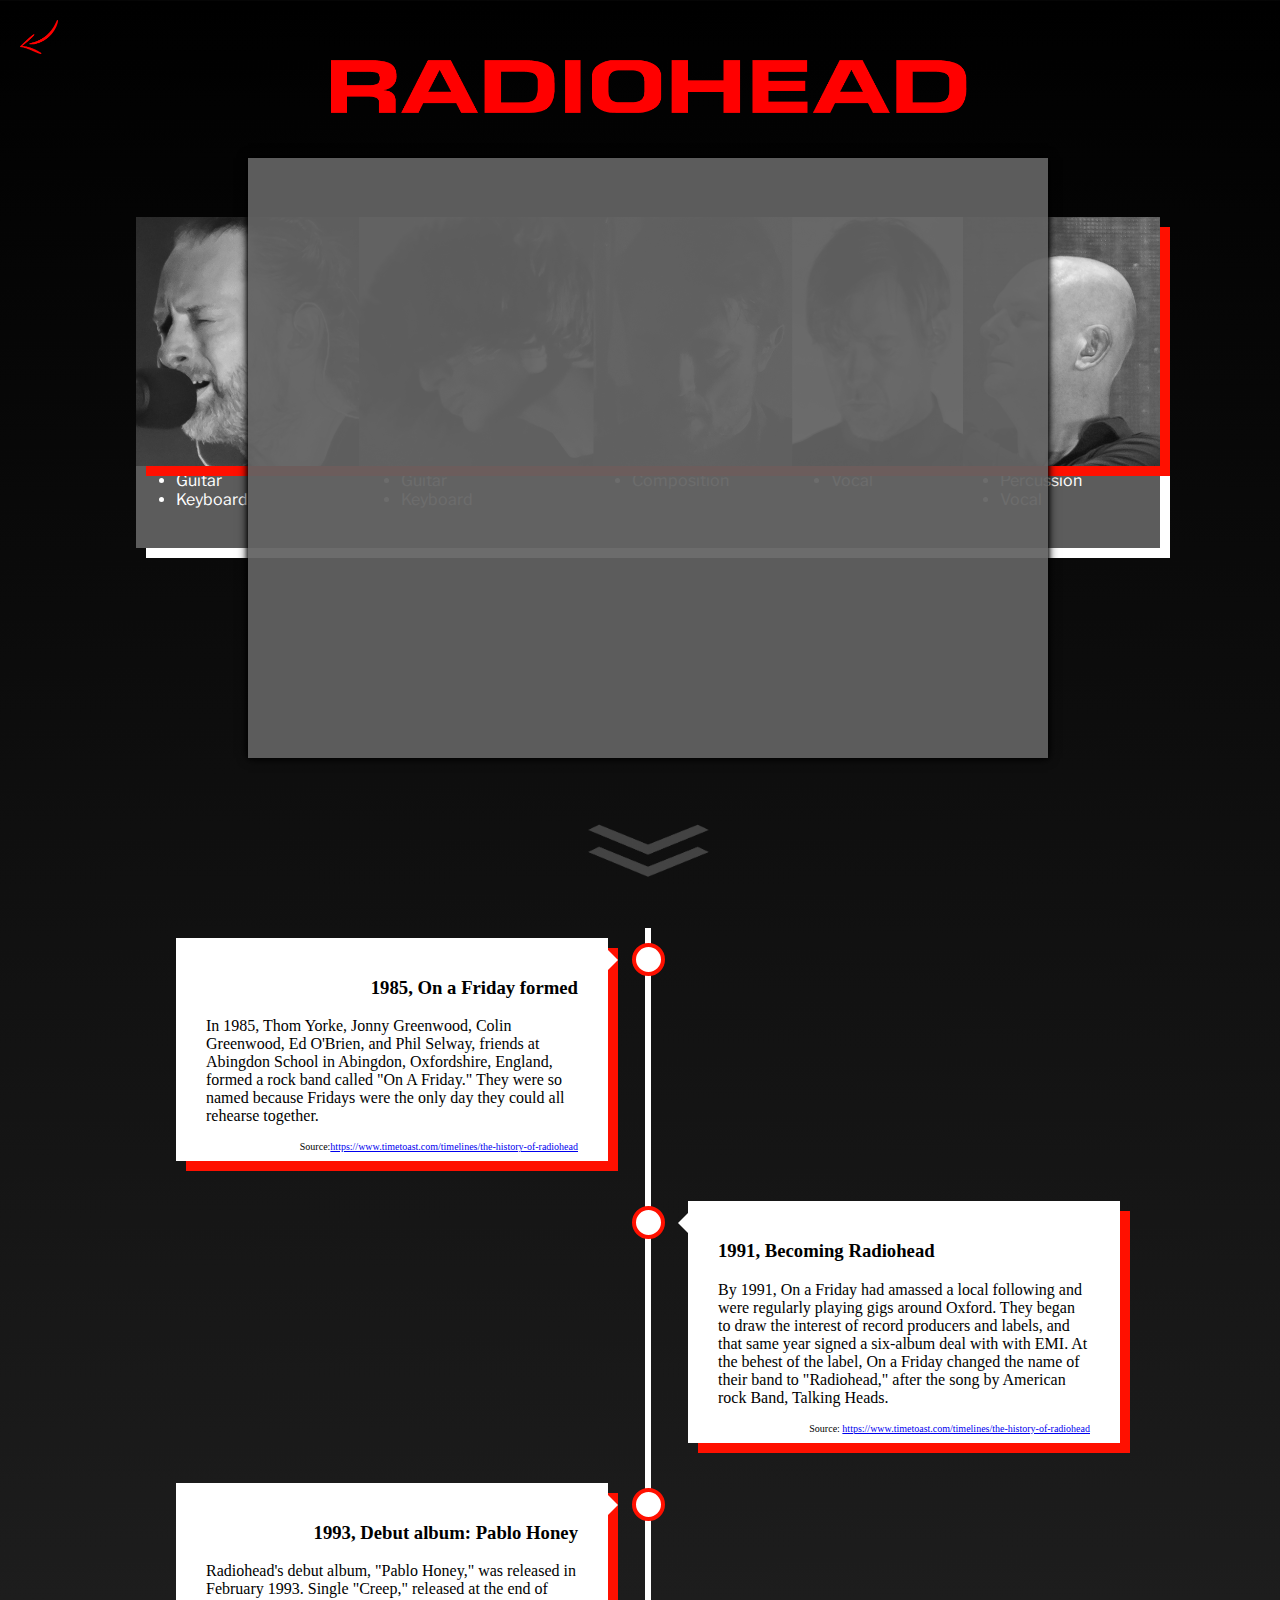
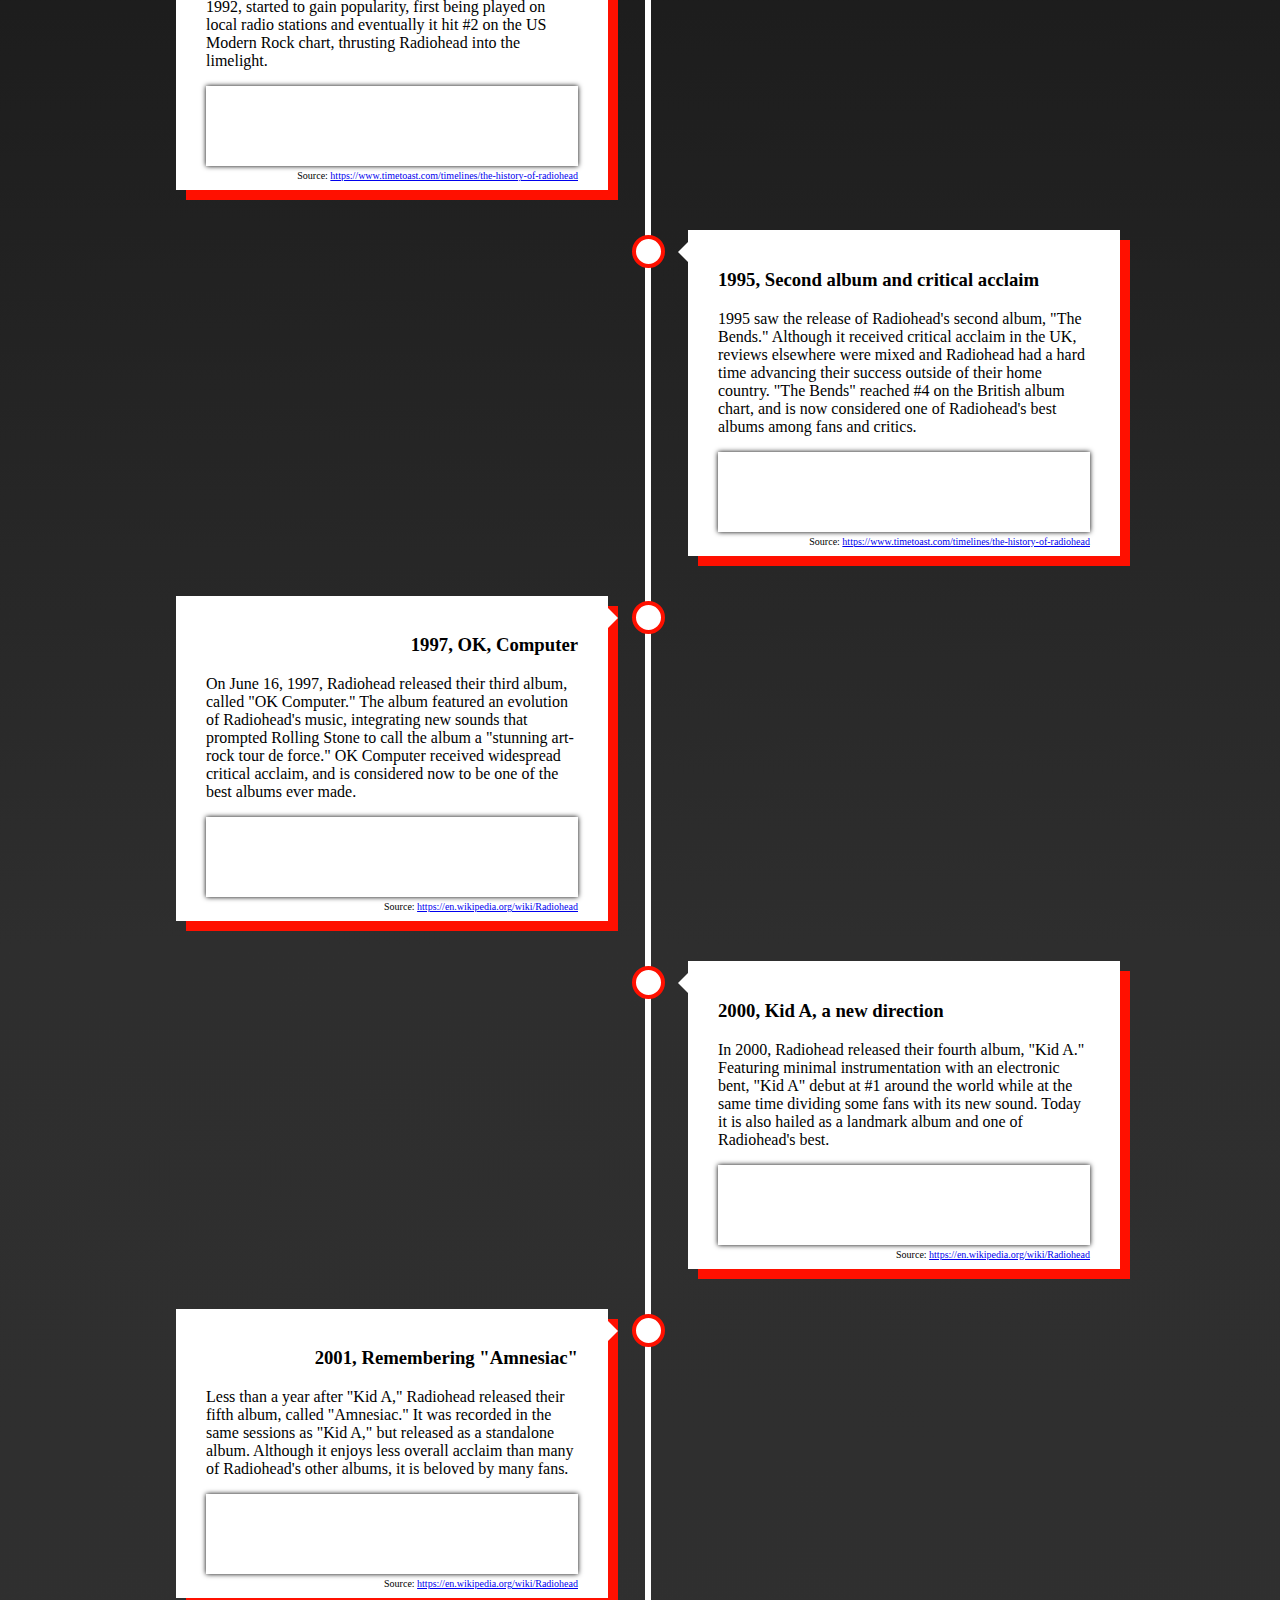
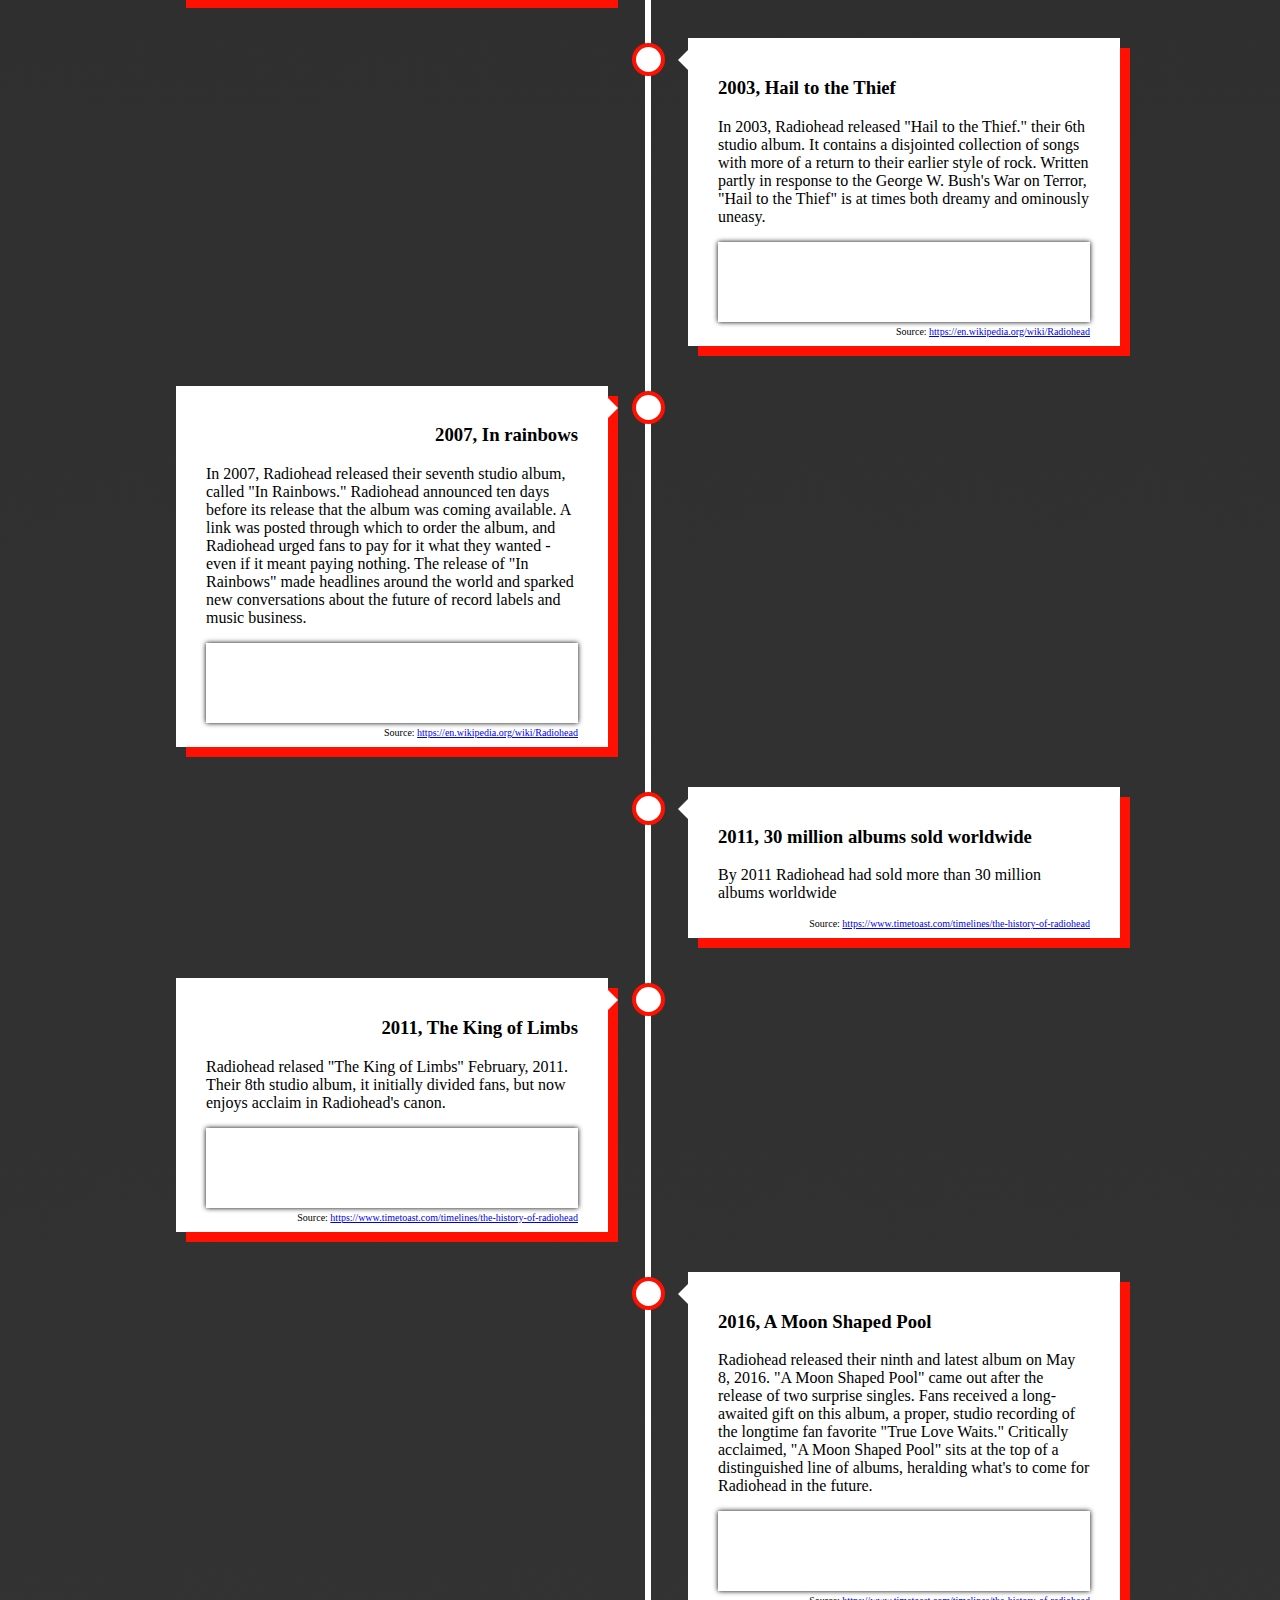
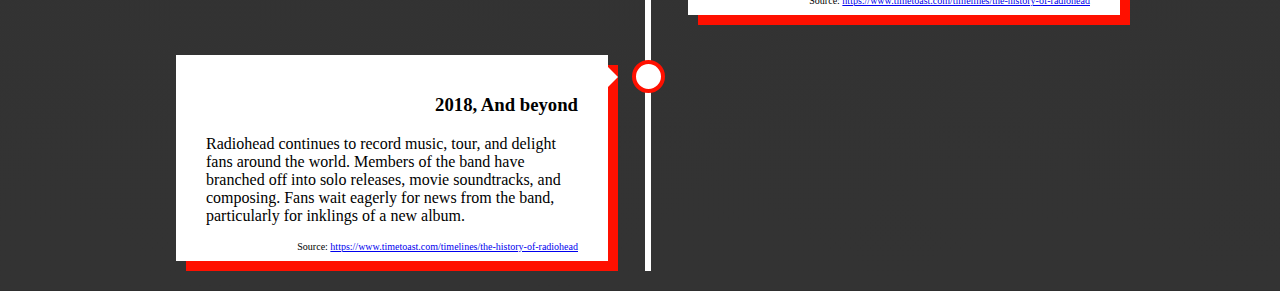
==== commit 33ae5105: "Ferdig" ====
--- a/main.html
+++ b/main.html
@@ -8,36 +8,83 @@
     <link rel="stylesheet" href="css/main.css">
 </head>
 <body>
+
     <div class="main-content-div">
-        
+
+    <!-- 
+        Main content div fungerer som en wrapper for resten av koden.
+        Det meste av div'er posisjoneres i henhold til denne div'en 
+    -->
+
+        <!--Trykk på Radiohead-logoen for å få en live-konsert opplevelse!-->
         <input type="checkbox" id="live-div">
-        <label for="live-div" id="live-div"><img src="images/radiohead-logo.png" alt=""></label>
-        <div id="hidden-live" class="hidden-element">
+        <label for="live-div" id="live-div">
+            <img src="images/radiohead-logo.png" alt="Radiohead logo, button for live concert">
+        </label>
+        <div id="hidden-live" class="hidden-element hidden-live">
             <iframe width="800" height="600" src="https://www.youtube.com/embed/DWuAn6C8Mfc" title="YouTube video player" frameborder="0" allow="accelerometer; autoplay; clipboard-write; encrypted-media; gyroscope; picture-in-picture" allowfullscreen></iframe>
         </div>
 
+        <!--Trykk på bildet av Radiohead sine medlemmer for å få informasjon om de!-->
         <input type="checkbox" id="backstage-div">
-        <label for="backstage-div" id="backstage-div"><img src="images/radioheader.jpg" alt="Radiohead header image"></label>
-        <div id="hidden-backstage" class="hidden-element">      
+        <label for="backstage-div" id="backstage-div">
+            <img src="images/radioheader.jpg" alt="Radiohead header image">
+        </label>
+
+        <!-- Her begynner skjult boks med backstage info -->
+        <div id="hidden-backstage" class="hidden-element hidden-backstage">      
             <div id="backstage-content">
-                <h1>Om medlemmene</h1>
-
-                <h2>Vokalist</h2>
-                <h3>Thom Yorke</h3> <br>
-                
-                <h2>Gitar<h2>
-                <h3>Jonny Greenwood</h3>
-                <h3>Ed O'Brien</h3> <br>
-
-                <h2>Bass og trommer</h2>
-                <h3>Collin Greenwood</h3>
-                <h3>Phil Selway</h3> <br>
+                <div class="about-artists">
+                    <h1>Thom Yorke</h1>
+                    <ul>Instruments: 
+                        <br><br>
+                        <li>Vocal</li>  
+                        <li>Guitar</li>
+                        <li>Keyboard</li>
+                    </ul>
+                </div>
+                <div class="about-artists">
+                    <h1>Jonny Greenwood</h1>
+                    <ul>Instruments: 
+                        <br><br>
+                        <li>Vocal</li>  
+                        <li>Guitar</li>
+                        <li>Keyboard</li>
+                    </ul>
+                </div>
+                <div class="about-artists">
+                    <h1>Colin Greenwood</h1>
+                    <ul>Instruments: 
+                        <br><br>
+                        <li>Bass</li>  
+                        <li>Composition</li>
+                    </ul>
+                </div>
+                <div class="about-artists">
+                    <h1>Ed O'Brien</h1>
+                    <ul>Instruments:
+                        <br><br>
+                        <li>Guitar</li>  
+                        <li>Vocal</li>
+                    </ul>
+                </div>
+                <div class="about-artists">
+                    <h1>Philip Selway</h1>
+                    <ul>Instruments:
+                        <br><br>
+                        <li>Drums</li>  
+                        <li>Percussion</li>
+                        <li>Vocal</li>
+                    </ul>
+                </div>
             </div> 
         </div>
 
-        
-    </div>
-    
+    <!-- Knapp med animasjon som peker ned mot timelinen -->
+        <img src="images/double-down-arrow.png" alt="Down arrow" id="down-arrow">
+    </div> 
+
+    <!-- Her begynner timelinen -->
     <div class="timeline-div">
         <div class="container left-side">
             <div class="timeline-content">
@@ -99,7 +146,6 @@
                 <p>In 2003, Radiohead released "Hail to the Thief." their 6th studio album. It contains a disjointed collection of songs with more of a return to their earlier style of rock. Written partly in response to the George W. Bush's War on Terror, "Hail to the Thief" is at times both dreamy and ominously uneasy.</p>
                 <iframe src="https://open.spotify.com/embed/album/5mzoI3VH0ZWk1pLFR6RoYy" width="100%" height="80" frameBorder="0" allowtransparency="true" allow="encrypted-media"></iframe>
                 <author class="source">Source: <a href="https://en.wikipedia.org/wiki/Radiohead">https://en.wikipedia.org/wiki/Radiohead</a></author>
-               
             </div>
         </div>
         <div class="container left-side">
@@ -113,8 +159,8 @@
         <div class="container right-side">
             <div class="timeline-content">
                 <h3>2011, 30 million albums sold worldwide</h3>
-                <p>By 2011 Radiohead had sold more than 30 million albums worldwid</p>
-                <author class="source">Source: <a href=""></a></author>
+                <p>By 2011 Radiohead had sold more than 30 million albums worldwide</p>
+                <author class="source">Source: <a href="https://www.timetoast.com/timelines/the-history-of-radiohead">https://www.timetoast.com/timelines/the-history-of-radiohead</a></author>
             </div>
         </div>
         <div class="container left-side">
@@ -122,7 +168,7 @@
                 <h3>2011, The King of Limbs</h3>
                 <p>Radiohead relased "The King of Limbs" February, 2011. Their 8th studio album, it initially divided fans, but now enjoys acclaim in Radiohead's canon.</p>
                 <iframe src="https://open.spotify.com/embed/album/3P17levwUPzmFfLYdAK3A7" width="100%" height="80" frameBorder="0" allowtransparency="true" allow="encrypted-media"></iframe>
-                <author class="source">Source: <a href=""></a></author>
+                <author class="source">Source: <a href="https://www.timetoast.com/timelines/the-history-of-radiohead">https://www.timetoast.com/timelines/the-history-of-radiohead</a></author>
             </div>
         </div>
         <div class="container right-side">
@@ -130,32 +176,18 @@
                 <h3>2016, A Moon Shaped Pool</h3>
                 <p>Radiohead released their ninth and latest album on May 8, 2016. "A Moon Shaped Pool" came out after the release of two surprise singles. Fans received a long-awaited gift on this album, a proper, studio recording of the longtime fan favorite "True Love Waits." Critically acclaimed, "A Moon Shaped Pool" sits at the top of a distinguished line of albums, heralding what's to come for Radiohead in the future.</p>
                 <iframe src="https://open.spotify.com/embed/album/2ix8vWvvSp2Yo7rKMiWpkg" width="100%" height="80" frameBorder="0" allowtransparency="true" allow="encrypted-media"></iframe>
-                <author class="source">Source: <a href=""></a></author>
+                <author class="source">Source: <a href="https://www.timetoast.com/timelines/the-history-of-radiohead">https://www.timetoast.com/timelines/the-history-of-radiohead</a></author>
             </div>
         </div>
-     
         <div class="container left-side">
             <div class="timeline-content">
-                <h3>2018, What's next?</h3>
+                <h3>2018, And beyond</h3>
                 <p>Radiohead continues to record music, tour, and delight fans around the world. Members of the band have branched off into solo releases, movie soundtracks, and composing. Fans wait eagerly for news from the band, particularly for inklings of a new album.</p>
-                <author class="source">Source: <a href=""></a></author>
+                <author class="source">Source: <a href="https://www.timetoast.com/timelines/the-history-of-radiohead">https://www.timetoast.com/timelines/the-history-of-radiohead</a></author>
             </div>
         </div>
-
-    
-    <!--
-
-        To do:
-        Timeline
-            -5 px linje i midten, med noe style (shadows are are cool u kno)
-                - Prøve å style horisontale linjer ut med css?
-                    -w3schools timeline
-        Info for backstage og crowd,
-        Spotify API
-            -iframes, le google
-        Fikse hover, finnes det noe bedre?
-
-
-    -->
+        
+        <!-- Knapp som leder tilbake til index-siden -->
+        <a href="index.html" id="back-to-index-a"><img src="images/back-arrow.png" id="back-button" alt="Back arrow"></a>
 </body>
 </html>--- a/css/main.css
+++ b/css/main.css
@@ -2,47 +2,65 @@
 
 body {
     position: relative;
-    background-color: rgb(0, 0, 0);
+    background: linear-gradient(to bottom, #000000, #2E2E2E, #333333);
     width: 100vw;
-    height: 100vh;
     overflow-x: hidden;
 }
 
+/*Her styler vi main-content-div'en, gjør den relativ
+og alt inne i den som absolute.*/
 .main-content-div {
     flex-direction: row;
     width: 100vw;
     height: 100vh;
     position: relative;
-    border-radius: 20px;
-    overflow: hidden;
-}
-
-
-#header-image {
+}
+
+.main-content-div >*{
+    position: absolute;
+}
+
+/*Her styler vi og posisjonerer live-div'en.*/
+#live-div {
     padding-top: 200px; 
     left: 50%;    
-}
-
-#header-image > img{
+    position: relative;
+}
+
+#live-div >img {
+    width: 50vw;
+    transform: translateX(-50%);
+}
+
+/*Her styler vi den skjulte div'en som inneholder
+live-konsert fra Radiohead.*/
+#live-div:checked+label+#hidden-live {
     display: flex;
-    transform: translateX(-50%);
-    width: 80vw;
-}
-
-.main-content-div >*{
-    position: absolute;
-}
-
-.hidden-element {
-    display: none;
-}
-
+    z-index: 2;
+    animation-name: live-animation;
+    animation-duration: 1s;
+    animation-iteration-count: 1;
+    animation-fill-mode: forwards;
+}
+
+#live-div:not(:checked)+label+#hidden-live {
+    display: flex;
+    z-index: 2;
+    animation-name: live-animation-unchecked;
+    animation-duration: 1s;
+    animation-iteration-count: 1;
+    animation-fill-mode: forwards;
+}
+
+/*Div'ene under bilder av artistene og informasjon om de
+gjennom en skjult div.*/
 #backstage-div {
     padding-top: 200px; 
     left: 50%;   
     top: 5%; 
     position: relative;
-    justify-content: center;
+    z-index: 1;
+    margin: 0 auto;
 }
 
 #backstage-div > img {
@@ -51,104 +69,113 @@
     box-shadow: #FF1000 10px 10px 0px;
 }
 
+/*Her oppretter vi en grid for å skille mellom artistenes
+informasjon, kolonnene er ikke like store grunnet at
+artistenes del av hovedbilde ikke er det.*/
+#backstage-content{
+    display: grid;
+    grid-template-columns: 22% 22.5% 19.5% 16.5% 19.5%;
+    width: 80vw;
+}
+
+/*Dette er stylingen til den skjulte backstage-div'en.*/
 #backstage-div:checked+label+#hidden-backstage {
     display: flex;
-    z-index: 3;
+    z-index: 0;
     animation-name: backstage-animation;
     animation-duration: 1s;
     animation-iteration-count: 1;
     animation-fill-mode: forwards;
 }
 
-#backstage-content{
-    display: block;
-    list-style-type: none;
-    margin-left: 20px;
-    padding: 5px;
-    color: white;
-}
-
-
-#live-div {
-    padding-top: 200px; 
-    left: 50%;    
-    position: relative;
-    justify-content: center;
-}
-
-#live-div >img {
-    width: 50vw;
-    transform: translateX(-50%);
-}
-
-#live-div:checked+label+#hidden-live {
+/*not() er ikke bra. Ganske mye bugs, men fungerer her.*/
+#backstage-div:not(:checked)+label+#hidden-backstage {
     display: flex;
-    z-index: 3;
-    animation-name: live-animation;
+    z-index: 0;
+    animation-name: backstage-animation-unchecked;
     animation-duration: 1s;
     animation-iteration-count: 1;
-    animation-fill-mode: forwards;
-}
-
+    animation-fill-mode:forwards;
+}
+
+/*Dette er stylingen til teksten med info om artistene.*/
+.about-artists {
+    color: white;
+    font-family: 'Libre Franklin', sans-serif, 'Franklin Gothic Medium';
+}
+
+.about-artists > h1 {
+    font-size: 1em;
+    text-align: center;
+}
+
+/*Her gir vi en overordnet styling til alle de skjulte
+elementene med en klasse.*/
 .hidden-element {
+    display: none;
     position: absolute;
     left:50%;
     top:50%;
     transform: translateX(-50%)translateY(-50%);
-    width: 800px;
+    width: 80wh;
     height: 600px;
     background-color: #626262ef;
     box-shadow: black 0 0 10px;
-    border-radius: 20px;
-    border: solid black 1px;
-}
-
+}
+
+.hidden-backstage {
+    width: 80vw;
+    max-height: 20vh;
+    box-shadow: white 10px 10px 0 0;
+}
+
+/*Her gis en liten subtil skygge til alle elementene vi 
+henter fra Spotify og Youtube.*/
 iframe {
     box-shadow: black 0px 0px 5px;
 }
 
+/*Vi bruker labels med input="checkbox" som en button. 
+Setter display:none; for å gjemme den unna, da den kun brukes 
+for å påvirke andre id'er/class'er.*/
 input {
     display: none;
 }
 
-@keyframes live-animation {
-    from{
-        top: -600px;
-    }
-    to {
-        left:50%;
-        top:50%;
-        transform: translateX(-50%)translateY(-50%);
-    }
-}
-
-@keyframes backstage-animation {
-    from{
-        left: 1824px;
-    }
-    to {
-        left:50%;
-        top:50%;
-        transform: translateX(-50%)translateY(-50%);
-    }
-}
-
-/*
-    CSS-kode for timeline
+#backstage-div:not(:checked) ~ #down-arrow {
+    animation-name: hoverUpDown;
+    animation-iteration-count: infinite;
+    animation-timing-function: ease-in-out;
+    animation-duration: 2s;
+}
+
+#down-arrow {
+    width: 20%;
+    top: 90%;
+    left: 50%;
+    transform: translateX(-50%);
+    opacity: 30%;
+}
+
+
+/* 
+Her starter stylingen for timelinen.
 */
+
 
 .timeline-div >* {
     box-sizing: border-box;
 }
 
+/*Dette er stylingen som setter rammene for hele timelinen.*/
 .timeline-div {
     position: relative;
     max-width: 80vw;
     min-width: 1024px;
     margin: 0 auto;
-    
-}
-
+}
+
+/*Dette er stylingen for selve linjen i timelinen.*/
 .timeline-div::after {
     content: '';
     position: absolute;
@@ -160,15 +187,16 @@
     margin-left: -3px;
 }
 
+/*Dette er stylingen for selve boksene med info.*/
 .container {
     padding: 10px 40px;
     position: relative;
     background-color: white;
     width: 50%;
-    margin: 20px 0 20px 0;
-    
-}
-
+    margin: 20px 0 20px 0;    
+}
+
+/*Dette er stylingen for sirklene som er på linjene.*/
 .container::after {
     content: '';
     position: absolute;
@@ -182,19 +210,15 @@
     z-index: 1;
 }
 
+/*Disse kodene posisjonerer hvert boks enten til
+venstre eller høyre.*/
 .left-side {
-    left: 0;
+    left: 0%;
     background-color: transparent;
 }
 
 .left-side > .timeline-content > h3 {
-    text-align: right ;
-}
-
-.source {
-    font-size: 10px;
-    font-size: italic;
-    float: right;
+    text-align: right;
 }
 
 .right-side {
@@ -206,6 +230,7 @@
     text-align: left;
 }
 
+/*Lager pilen til midt-linjen fra timeline-content boksen på venstre side.*/
 .left-side::before {
     content: "";
     height: 0;
@@ -219,6 +244,7 @@
     border-color: transparent transparent transparent white;
 }
 
+/*Samme som .left-side::before bare i andre veien.*/
 .right-side::before {
     content:"";
     height: 0;
@@ -232,14 +258,101 @@
     border-color: transparent white transparent transparent;
 }
 
-
 .right-side::after {
     left: -16px;
 }
 
+/*Denne stylingen endrer på innholdet i boksene.*/
 .timeline-content {
     padding: 20px 30px;
     background-color: white;
     position: relative;
     box-shadow: #FF1000 10px 10px 0px;
+} 
+
+/*Dette er stylingen til kilde-teksten vår på hver boks.*/
+.source {
+    font-size: 10px;
+    font-size: italic;
+    float: right;
+}
+
+/*Denne stylingen er for tilbake-knappen*/
+#back-button {
+    position: fixed;
+    width: 3%;
+    left: 20px;
+    top: 20px;
+}
+
+
+/*
+Animasjoner
+*/
+
+
+/*Animasjonen under: Viser en youtube video av en radiohead konsert/live-session.Vises når checkbox på en label er :checked.*/
+@keyframes live-animation {
+    from{
+        top: -600px;
+    }
+    to {
+        justify-content:center;
+    }
+}
+
+/*Animasjonen under: Gjemmes når checkbox på en label er inaktiv (not(:checked))
+Problemet med dette er at når man laster inn siden så vises disse animasjonene som
+skjer når label'sene er unchecked fordi de labels-neutral-status er unchecked.
+Kunne løst dette med å påvirke animasjonen som fører boksen tilbake med en 
+input checkbox/label for div'ene som vises med @keyframes live-animation.*/
+@keyframes live-animation-unchecked {
+    from {
+        justify-content: center;
+    }
+    to {
+        
+        top: -600px;
+        
+    }
+}
+
+/*Animasjonen under: Samme type animasjon som live-animation.*/
+@keyframes backstage-animation {
+    from{
+    opacity: 0;
+    }
+    to {
+        left:50%;
+        top: 75vh;
+        justify-content: center;
+        opacity: 1;
+        z-index: 3;
+    }
+}
+
+/*Animasjonen under: Samme type animasjon som live-backstage-unchecked.*/
+@keyframes backstage-animation-unchecked {
+    from {
+        opacity: 1;
+        left: 50%;
+        top: 73%;
+        justify-content: center;
+    }
+    to {
+        left:50%;
+        top:50%;
+        justify-content: center;
+        opacity: 0;
+    }
+}
+
+/*Animasjonen under: Beveger pilen før timeline opp og ned.*/
+@keyframes hoverUpDown {
+    0%, 100% {
+        transform: translateY(0)translateX(-50%);
+    }
+    50% {
+        transform: translateY(-10px)translateX(-50%);
+    }
 }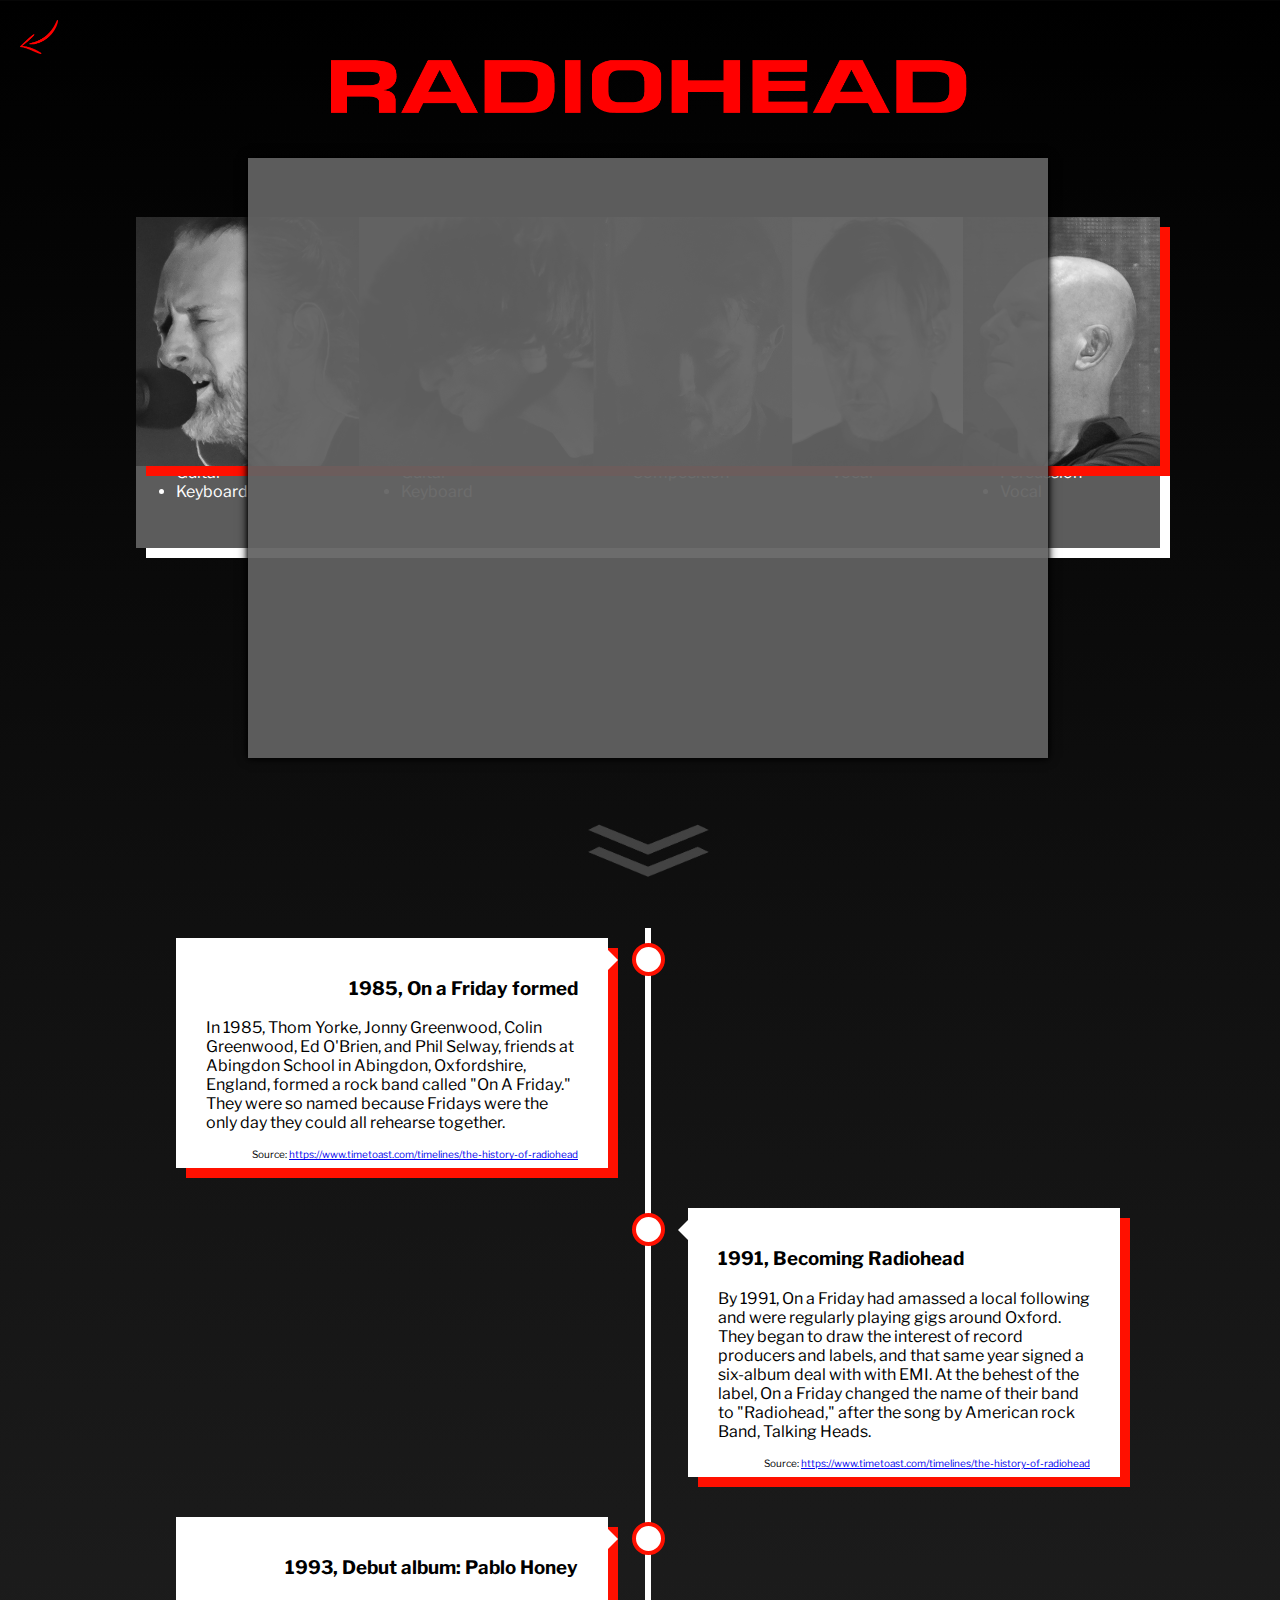
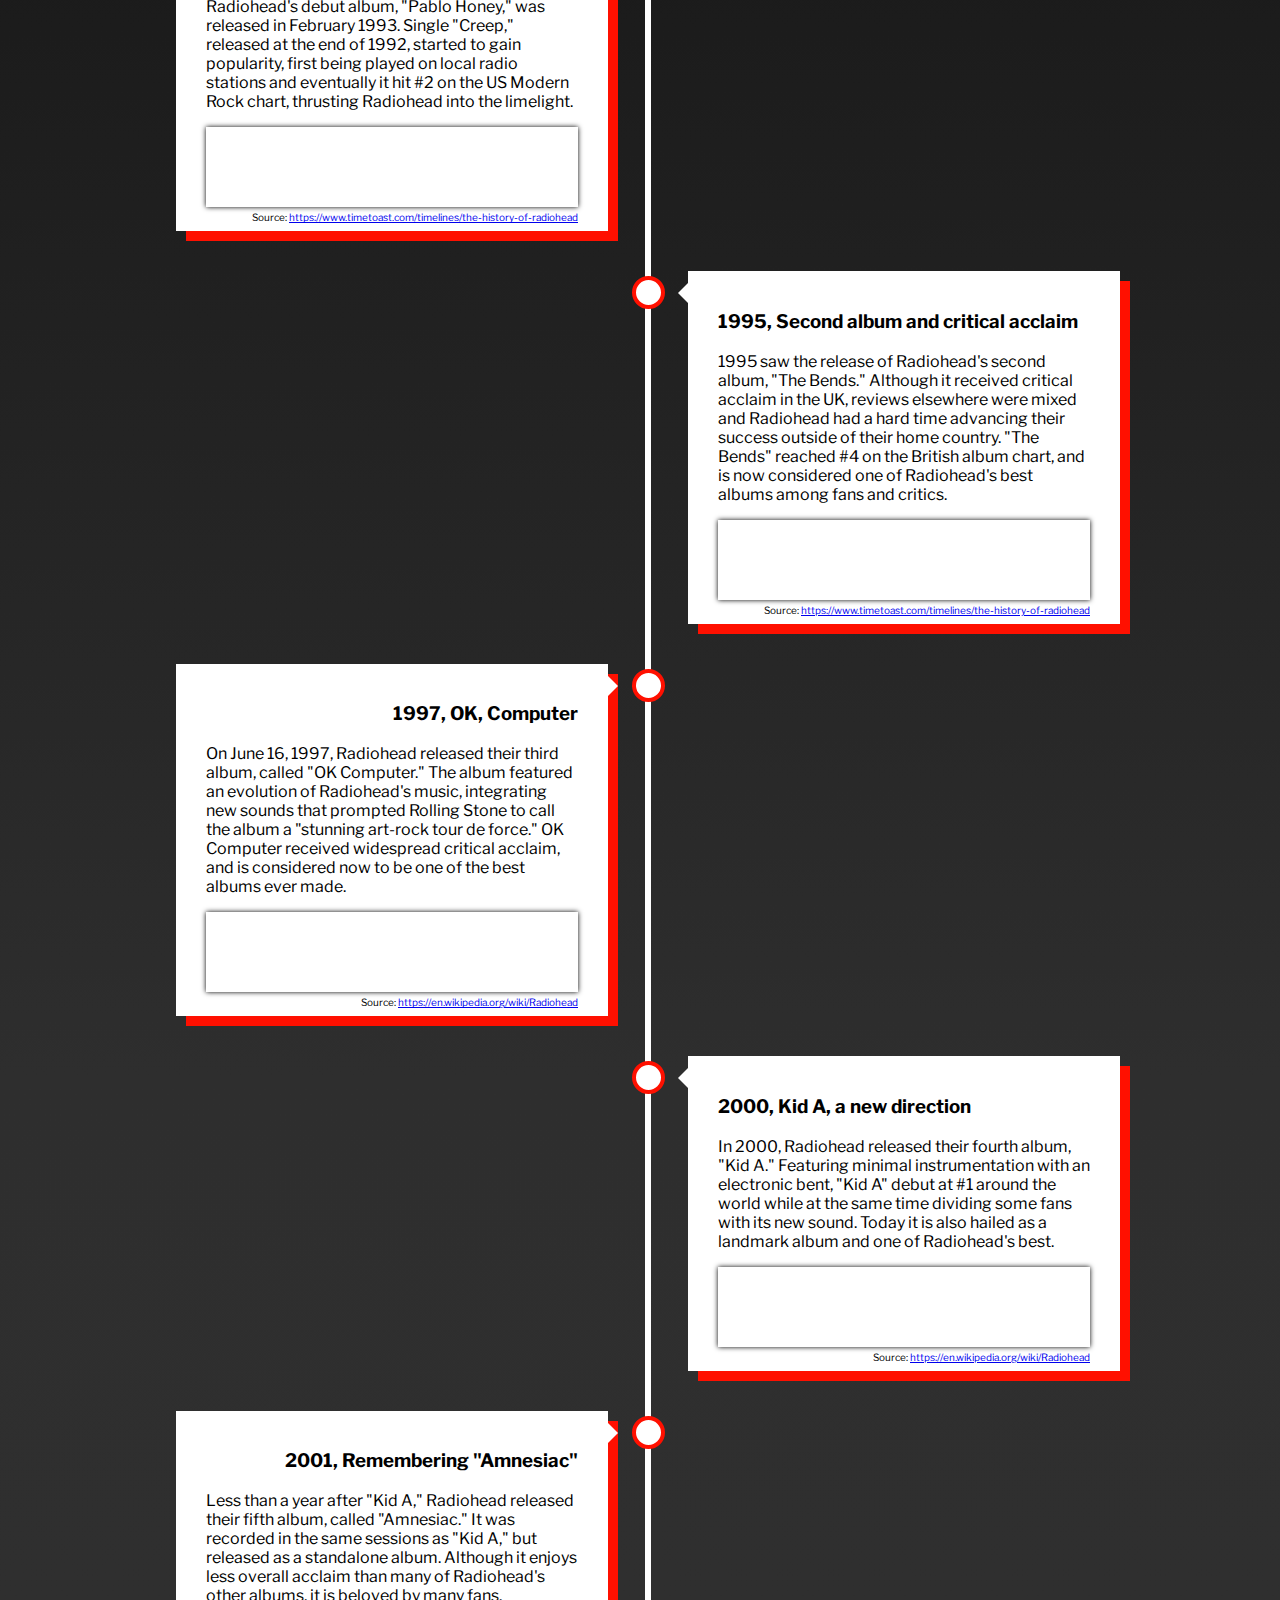
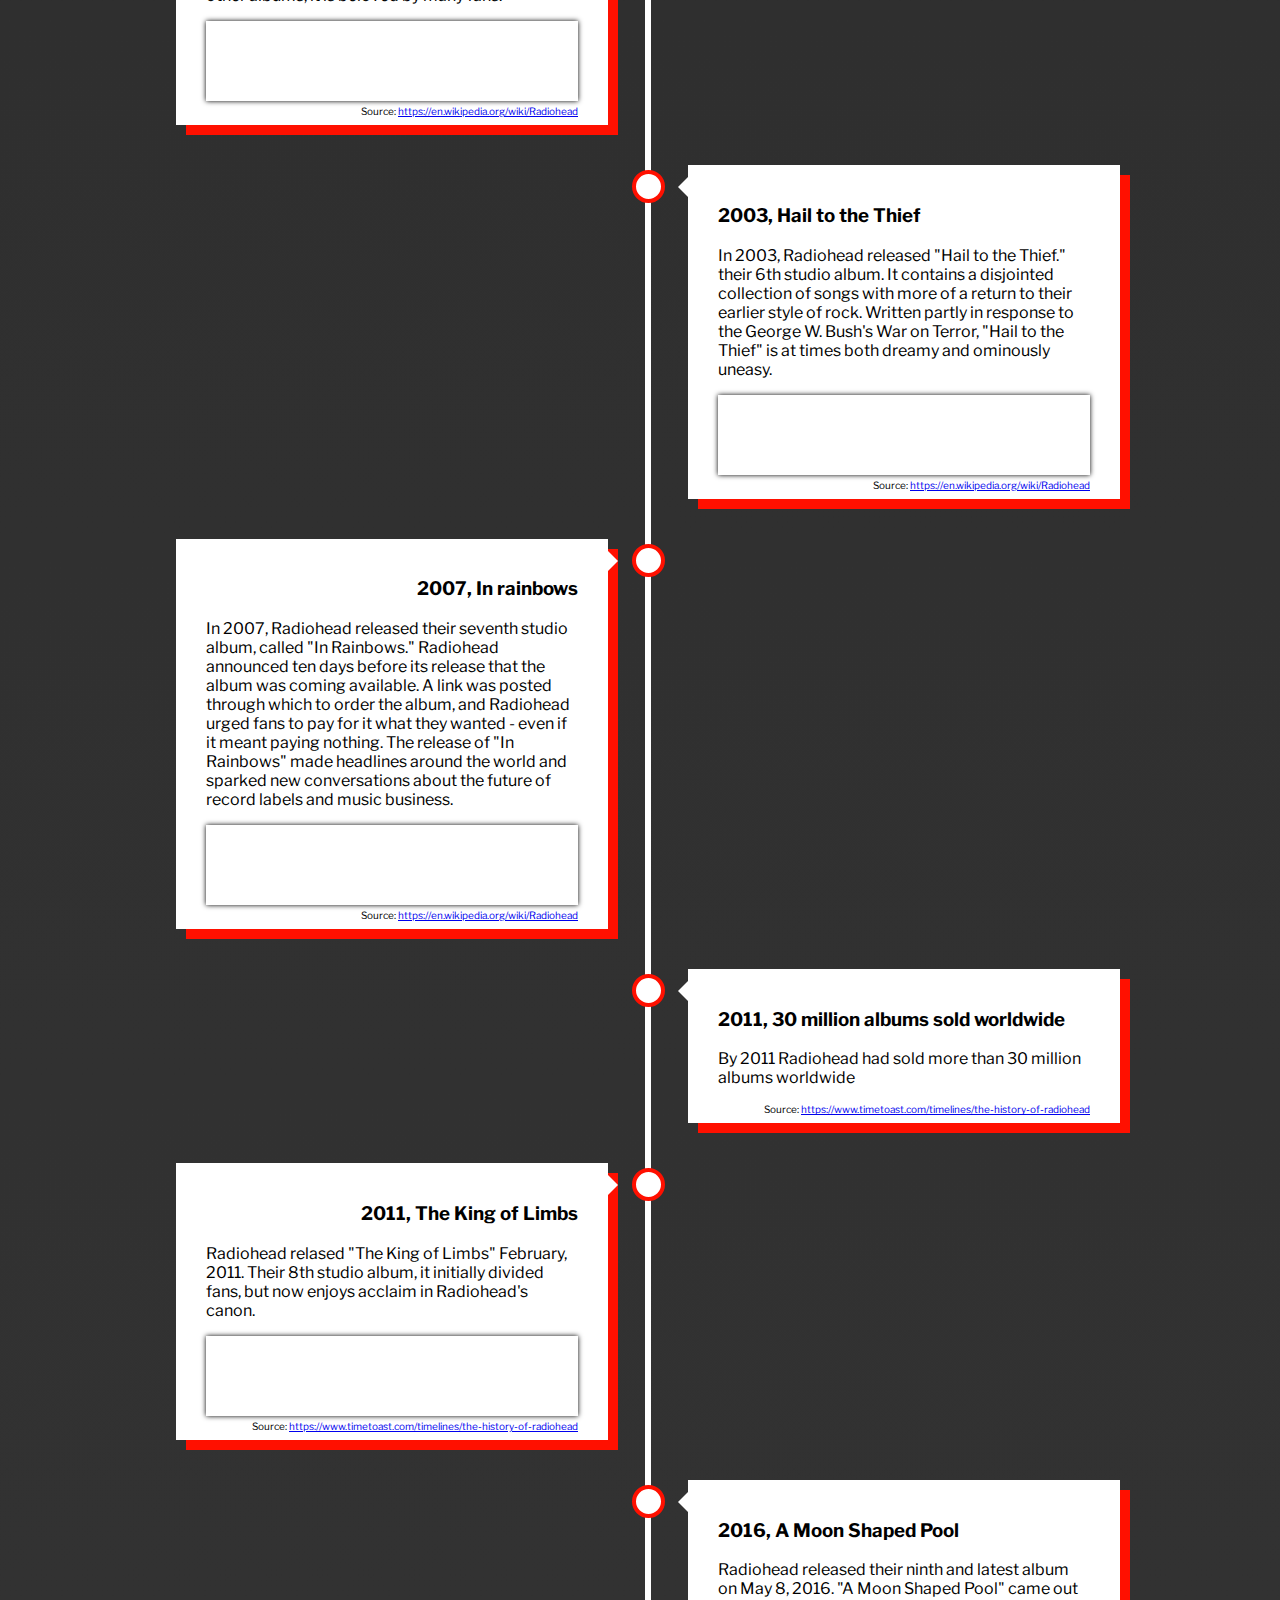
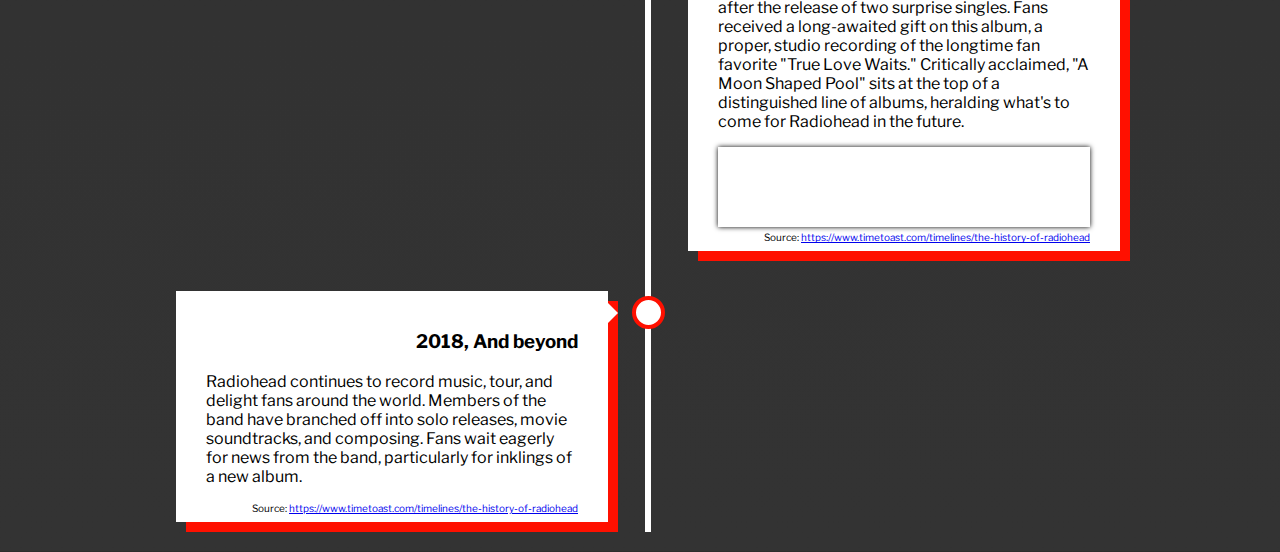
==== commit 07b9ea3d: "jau" ====
--- a/main.html
+++ b/main.html
@@ -36,8 +36,8 @@
             <div id="backstage-content">
                 <div class="about-artists">
                     <h1>Thom Yorke</h1>
-                    <ul>Instruments: 
-                        <br><br>
+                    <h2>Instruments:</h2>
+                    <ul>
                         <li>Vocal</li>  
                         <li>Guitar</li>
                         <li>Keyboard</li>
@@ -45,8 +45,8 @@
                 </div>
                 <div class="about-artists">
                     <h1>Jonny Greenwood</h1>
-                    <ul>Instruments: 
-                        <br><br>
+                    <h2>Instruments:</h2>
+                    <ul>
                         <li>Vocal</li>  
                         <li>Guitar</li>
                         <li>Keyboard</li>
@@ -54,24 +54,24 @@
                 </div>
                 <div class="about-artists">
                     <h1>Colin Greenwood</h1>
-                    <ul>Instruments: 
-                        <br><br>
+                    <h2>Instruments:</h2>
+                    <ul>
                         <li>Bass</li>  
                         <li>Composition</li>
                     </ul>
                 </div>
                 <div class="about-artists">
                     <h1>Ed O'Brien</h1>
-                    <ul>Instruments:
-                        <br><br>
+                    <h2>Instruments:</h2>
+                    <ul>
                         <li>Guitar</li>  
                         <li>Vocal</li>
                     </ul>
                 </div>
                 <div class="about-artists">
                     <h1>Philip Selway</h1>
-                    <ul>Instruments:
-                        <br><br>
+                    <h2>Instruments:</h2>
+                    <ul>
                         <li>Drums</li>  
                         <li>Percussion</li>
                         <li>Vocal</li>
@@ -90,14 +90,14 @@
             <div class="timeline-content">
                 <h3>1985, On a Friday formed</h3>
                 <p>In 1985, Thom Yorke, Jonny Greenwood, Colin Greenwood, Ed O'Brien, and Phil Selway, friends at Abingdon School in Abingdon, Oxfordshire, England, formed a rock band called "On A Friday." They were so named because Fridays were the only day they could all rehearse together.</p>
-                <author class="source">Source:<a href="https://www.timetoast.com/timelines/the-history-of-radiohead">https://www.timetoast.com/timelines/the-history-of-radiohead</a></author>
+                <div class="source">Source: <a href="https://www.timetoast.com/timelines/the-history-of-radiohead">https://www.timetoast.com/timelines/the-history-of-radiohead</a></div>
             </div>
         </div>
         <div class="container right-side">
             <div class="timeline-content">
                 <h3>1991, Becoming Radiohead</h3>
                 <p>By 1991, On a Friday had amassed a local following and were regularly playing gigs around Oxford. They began to draw the interest of record producers and labels, and that same year signed a six-album deal with with EMI. At the behest of the label, On a Friday changed the name of their band to "Radiohead," after the song by American rock Band, Talking Heads.</p>
-                <author class="source">Source: <a href="https://www.timetoast.com/timelines/the-history-of-radiohead">https://www.timetoast.com/timelines/the-history-of-radiohead</a></author>
+                <div class="source">Source: <a href="https://www.timetoast.com/timelines/the-history-of-radiohead">https://www.timetoast.com/timelines/the-history-of-radiohead</a></div>
             </div>
         </div>
         <div class="container left-side">
@@ -105,7 +105,7 @@
                 <h3>1993, Debut album: Pablo Honey</h3>
                 <p>Radiohead's debut album, "Pablo Honey," was released in February 1993. Single "Creep," released at the end of 1992, started to gain popularity, first being played on local radio stations and eventually it hit #2 on the US Modern Rock chart, thrusting Radiohead into the limelight.</p>
                 <iframe src="https://open.spotify.com/embed/album/3gBVdu4a1MMJVMy6vwPEb8" width="100%" height="80" frameBorder="0" allowtransparency="true" allow="encrypted-media"></iframe>
-                <author class="source">Source: <a href="https://www.timetoast.com/timelines/the-history-of-radiohead">https://www.timetoast.com/timelines/the-history-of-radiohead</a></author>
+                <div class="source">Source: <a href="https://www.timetoast.com/timelines/the-history-of-radiohead">https://www.timetoast.com/timelines/the-history-of-radiohead</a></div>
             </div>
         </div>
         <div class="container right-side">
@@ -113,7 +113,7 @@
                 <h3>1995, Second album and critical acclaim</h3>
                 <p>1995 saw the release of Radiohead's second album, "The Bends." Although it received critical acclaim in the UK, reviews elsewhere were mixed and Radiohead had a hard time advancing their success outside of their home country. "The Bends" reached #4 on the British album chart, and is now considered one of Radiohead's best albums among fans and critics.</p>
                 <iframe src="https://open.spotify.com/embed/album/35UJLpClj5EDrhpNIi4DFg" width="100%" height="80" frameBorder="0" allowtransparency="true" allow="encrypted-media"></iframe>
-                <author class="source">Source: <a href="https://www.timetoast.com/timelines/the-history-of-radiohead">https://www.timetoast.com/timelines/the-history-of-radiohead</a></author>
+                <div class="source">Source: <a href="https://www.timetoast.com/timelines/the-history-of-radiohead">https://www.timetoast.com/timelines/the-history-of-radiohead</a></div>
             </div>
         </div>
         <div class="container left-side">
@@ -121,7 +121,7 @@
                 <h3>1997, OK, Computer</h3>
                 <p>On June 16, 1997, Radiohead released their third album, called "OK Computer." The album featured an evolution of Radiohead's music, integrating new sounds that prompted Rolling Stone to call the album a "stunning art-rock tour de force." OK Computer received widespread critical acclaim, and is considered now to be one of the best albums ever made.</p>
                 <iframe src="https://open.spotify.com/embed/album/6dVIqQ8qmQ5GBnJ9shOYGE" width="100%" height="80" frameBorder="0" allowtransparency="true" allow="encrypted-media"></iframe>
-                <author class="source">Source: <a href="https://en.wikipedia.org/wiki/Radiohead">https://en.wikipedia.org/wiki/Radiohead</a></author>
+                <div class="source">Source: <a href="https://en.wikipedia.org/wiki/Radiohead">https://en.wikipedia.org/wiki/Radiohead</a></div>
             </div>
         </div>
         <div class="container right-side">
@@ -129,7 +129,7 @@
                 <h3>2000, Kid A, a new direction</h3>
                 <p>In 2000, Radiohead released their fourth album, "Kid A." Featuring minimal instrumentation with an electronic bent, "Kid A" debut at #1 around the world while at the same time dividing some fans with its new sound. Today it is also hailed as a landmark album and one of Radiohead's best.</p>
                 <iframe src="https://open.spotify.com/embed/album/6GjwtEZcfenmOf6l18N7T7" width="100%" height="80" frameBorder="0" allowtransparency="true" allow="encrypted-media"></iframe>
-                <author class="source">Source: <a href="https://en.wikipedia.org/wiki/Radiohead">https://en.wikipedia.org/wiki/Radiohead</a></author>
+                <div class="source">Source: <a href="https://en.wikipedia.org/wiki/Radiohead">https://en.wikipedia.org/wiki/Radiohead</a></div>
             </div>
         </div>
         <div class="container left-side">
@@ -137,7 +137,7 @@
                 <h3>2001, Remembering "Amnesiac"</h3>
                 <p>Less than a year after "Kid A," Radiohead released their fifth album, called "Amnesiac." It was recorded in the same sessions as "Kid A," but released as a standalone album. Although it enjoys less overall acclaim than many of Radiohead's other albums, it is beloved by many fans.</p>
                 <iframe src="https://open.spotify.com/embed/album/1HrMmB5useeZ0F5lHrMvl0" width="100%" height="80" frameBorder="0" allowtransparency="true" allow="encrypted-media"></iframe>
-                <author class="source">Source: <a href="https://en.wikipedia.org/wiki/Radiohead">https://en.wikipedia.org/wiki/Radiohead</a></author>
+                <div class="source">Source: <a href="https://en.wikipedia.org/wiki/Radiohead">https://en.wikipedia.org/wiki/Radiohead</a></div>
             </div>
         </div>
         <div class="container right-side">
@@ -145,7 +145,7 @@
                 <h3>2003, Hail to the Thief</h3>
                 <p>In 2003, Radiohead released "Hail to the Thief." their 6th studio album. It contains a disjointed collection of songs with more of a return to their earlier style of rock. Written partly in response to the George W. Bush's War on Terror, "Hail to the Thief" is at times both dreamy and ominously uneasy.</p>
                 <iframe src="https://open.spotify.com/embed/album/5mzoI3VH0ZWk1pLFR6RoYy" width="100%" height="80" frameBorder="0" allowtransparency="true" allow="encrypted-media"></iframe>
-                <author class="source">Source: <a href="https://en.wikipedia.org/wiki/Radiohead">https://en.wikipedia.org/wiki/Radiohead</a></author>
+                <div class="source">Source: <a href="https://en.wikipedia.org/wiki/Radiohead">https://en.wikipedia.org/wiki/Radiohead</a></div>
             </div>
         </div>
         <div class="container left-side">
@@ -153,14 +153,14 @@
                 <h3>2007, In rainbows</h3>
                 <p>In 2007, Radiohead released their seventh studio album, called "In Rainbows." Radiohead announced ten days before its release that the album was coming available. A link was posted through which to order the album, and Radiohead urged fans to pay for it what they wanted - even if it meant paying nothing. The release of "In Rainbows" made headlines around the world and sparked new conversations about the future of record labels and music business.</p>
                 <iframe src="https://open.spotify.com/embed/album/5vkqYmiPBYLaalcmjujWxK" width="100%" height="80" frameBorder="0" allowtransparency="true" allow="encrypted-media"></iframe>
-                <author class="source">Source: <a href="https://en.wikipedia.org/wiki/Radiohead">https://en.wikipedia.org/wiki/Radiohead</a></author>
+                <div class="source">Source: <a href="https://en.wikipedia.org/wiki/Radiohead">https://en.wikipedia.org/wiki/Radiohead</a></div>
             </div>
         </div>
         <div class="container right-side">
             <div class="timeline-content">
                 <h3>2011, 30 million albums sold worldwide</h3>
                 <p>By 2011 Radiohead had sold more than 30 million albums worldwide</p>
-                <author class="source">Source: <a href="https://www.timetoast.com/timelines/the-history-of-radiohead">https://www.timetoast.com/timelines/the-history-of-radiohead</a></author>
+                <div class="source">Source: <a href="https://www.timetoast.com/timelines/the-history-of-radiohead">https://www.timetoast.com/timelines/the-history-of-radiohead</a></div>
             </div>
         </div>
         <div class="container left-side">
@@ -168,7 +168,7 @@
                 <h3>2011, The King of Limbs</h3>
                 <p>Radiohead relased "The King of Limbs" February, 2011. Their 8th studio album, it initially divided fans, but now enjoys acclaim in Radiohead's canon.</p>
                 <iframe src="https://open.spotify.com/embed/album/3P17levwUPzmFfLYdAK3A7" width="100%" height="80" frameBorder="0" allowtransparency="true" allow="encrypted-media"></iframe>
-                <author class="source">Source: <a href="https://www.timetoast.com/timelines/the-history-of-radiohead">https://www.timetoast.com/timelines/the-history-of-radiohead</a></author>
+                <div class="source">Source: <a href="https://www.timetoast.com/timelines/the-history-of-radiohead">https://www.timetoast.com/timelines/the-history-of-radiohead</a></div>
             </div>
         </div>
         <div class="container right-side">
@@ -176,16 +176,17 @@
                 <h3>2016, A Moon Shaped Pool</h3>
                 <p>Radiohead released their ninth and latest album on May 8, 2016. "A Moon Shaped Pool" came out after the release of two surprise singles. Fans received a long-awaited gift on this album, a proper, studio recording of the longtime fan favorite "True Love Waits." Critically acclaimed, "A Moon Shaped Pool" sits at the top of a distinguished line of albums, heralding what's to come for Radiohead in the future.</p>
                 <iframe src="https://open.spotify.com/embed/album/2ix8vWvvSp2Yo7rKMiWpkg" width="100%" height="80" frameBorder="0" allowtransparency="true" allow="encrypted-media"></iframe>
-                <author class="source">Source: <a href="https://www.timetoast.com/timelines/the-history-of-radiohead">https://www.timetoast.com/timelines/the-history-of-radiohead</a></author>
+                <div class="source">Source: <a href="https://www.timetoast.com/timelines/the-history-of-radiohead">https://www.timetoast.com/timelines/the-history-of-radiohead</a></div>
             </div>
         </div>
         <div class="container left-side">
             <div class="timeline-content">
                 <h3>2018, And beyond</h3>
                 <p>Radiohead continues to record music, tour, and delight fans around the world. Members of the band have branched off into solo releases, movie soundtracks, and composing. Fans wait eagerly for news from the band, particularly for inklings of a new album.</p>
-                <author class="source">Source: <a href="https://www.timetoast.com/timelines/the-history-of-radiohead">https://www.timetoast.com/timelines/the-history-of-radiohead</a></author>
+                <div class="source">Source: <a href="https://www.timetoast.com/timelines/the-history-of-radiohead">https://www.timetoast.com/timelines/the-history-of-radiohead</a></div>
             </div>
         </div>
+    </div>
         
         <!-- Knapp som leder tilbake til index-siden -->
         <a href="index.html" id="back-to-index-a"><img src="images/back-arrow.png" id="back-button" alt="Back arrow"></a>
--- a/css/main.css
+++ b/css/main.css
@@ -109,6 +109,11 @@
     text-align: center;
 }
 
+.about-artists > h2 {
+    font-size: 0.9em;
+    text-align: center;
+}
+
 /*Her gir vi en overordnet styling til alle de skjulte
 elementene med en klasse.*/
 .hidden-element {
@@ -165,6 +170,7 @@
 
 .timeline-div >* {
     box-sizing: border-box;
+    font-family: 'Libre Franklin', sans-serif, 'Franklin Gothic Medium';
 }
 
 /*Dette er stylingen som setter rammene for hele timelinen.*/
@@ -311,9 +317,7 @@
         justify-content: center;
     }
     to {
-        
         top: -600px;
-        
     }
 }
 
